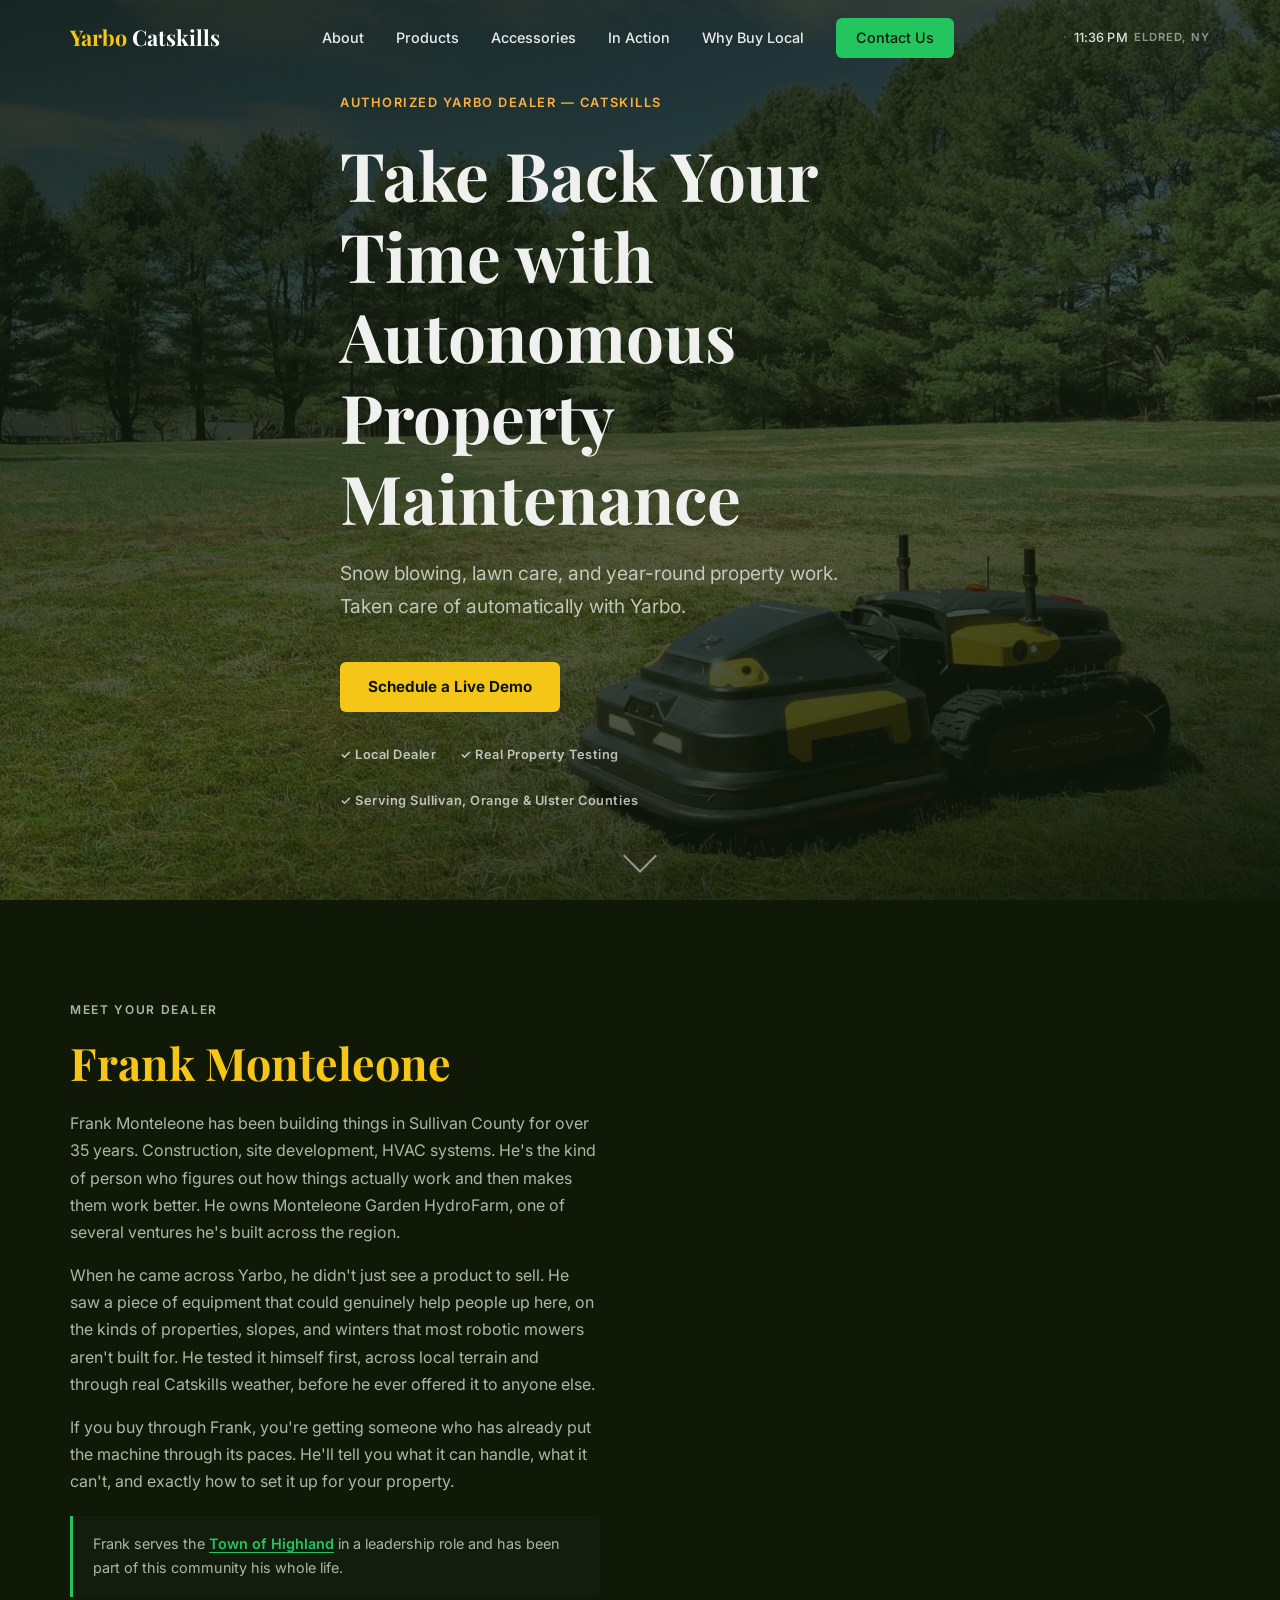
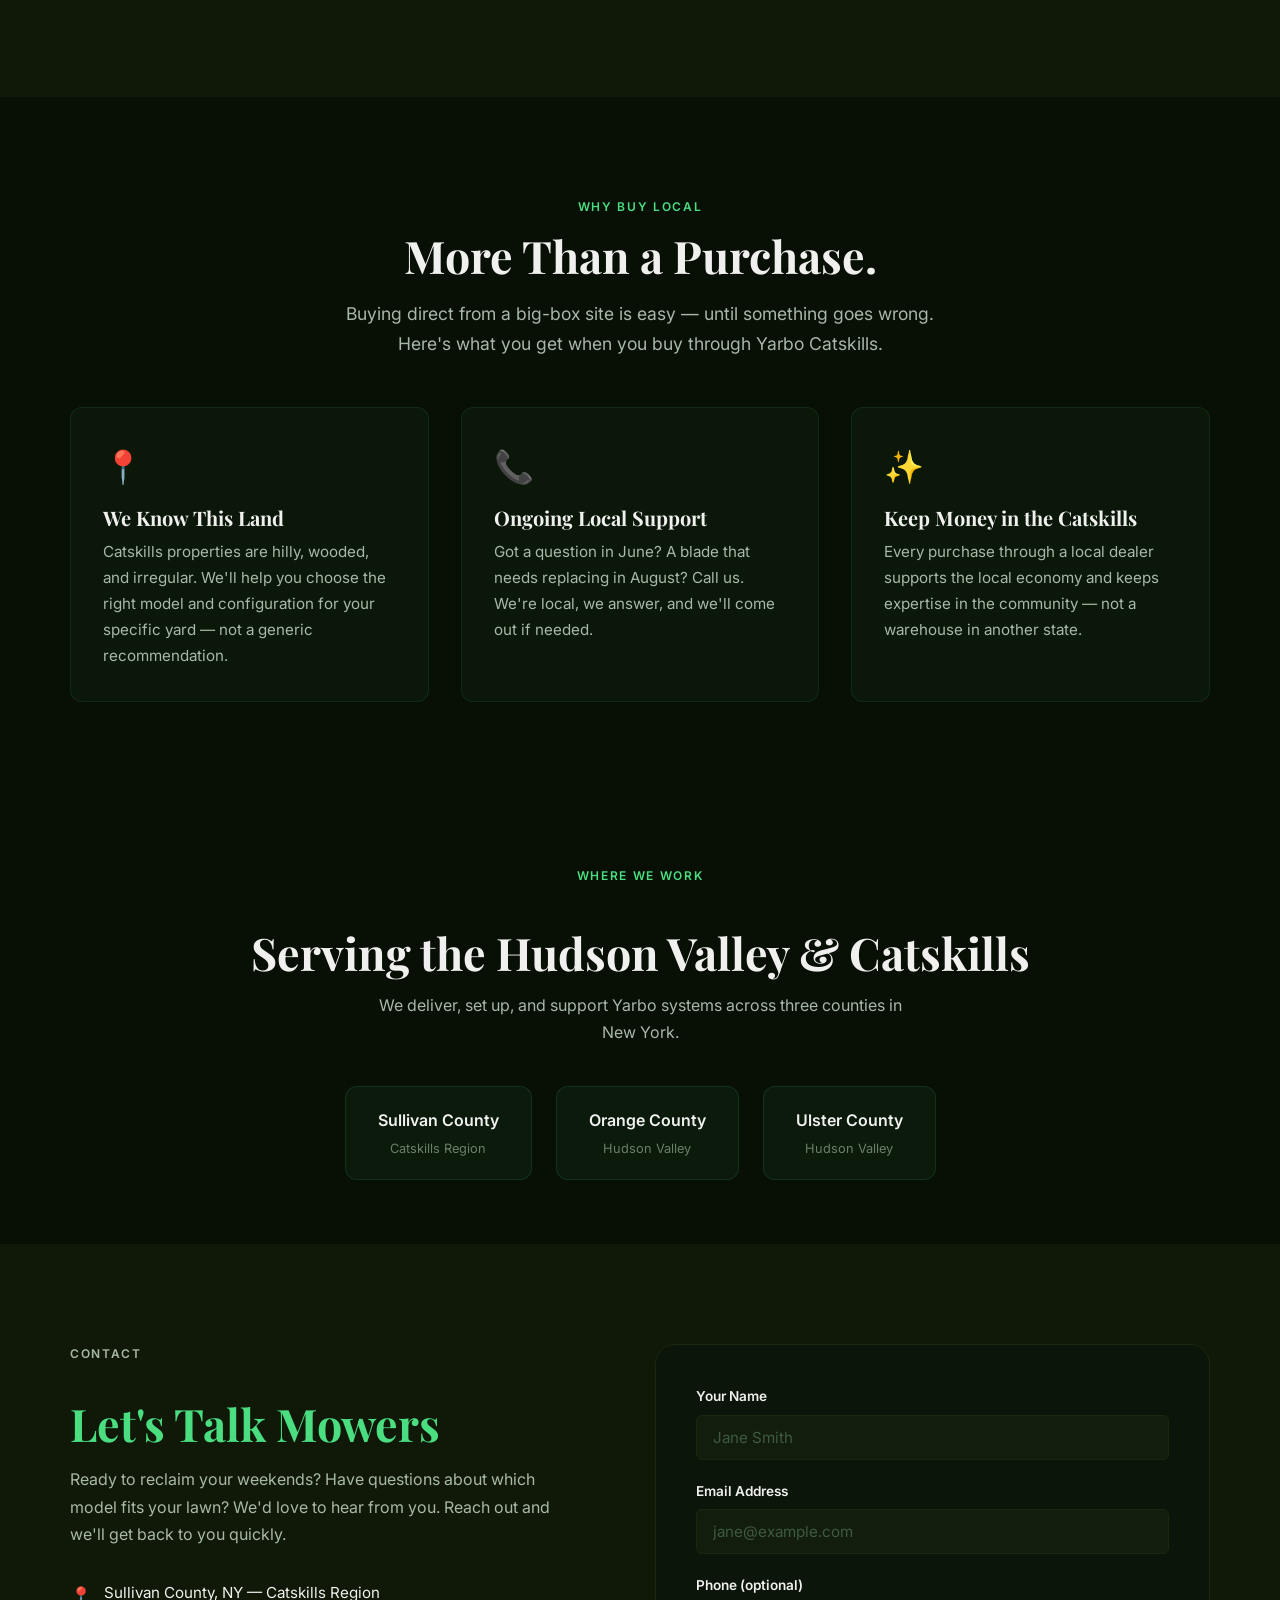
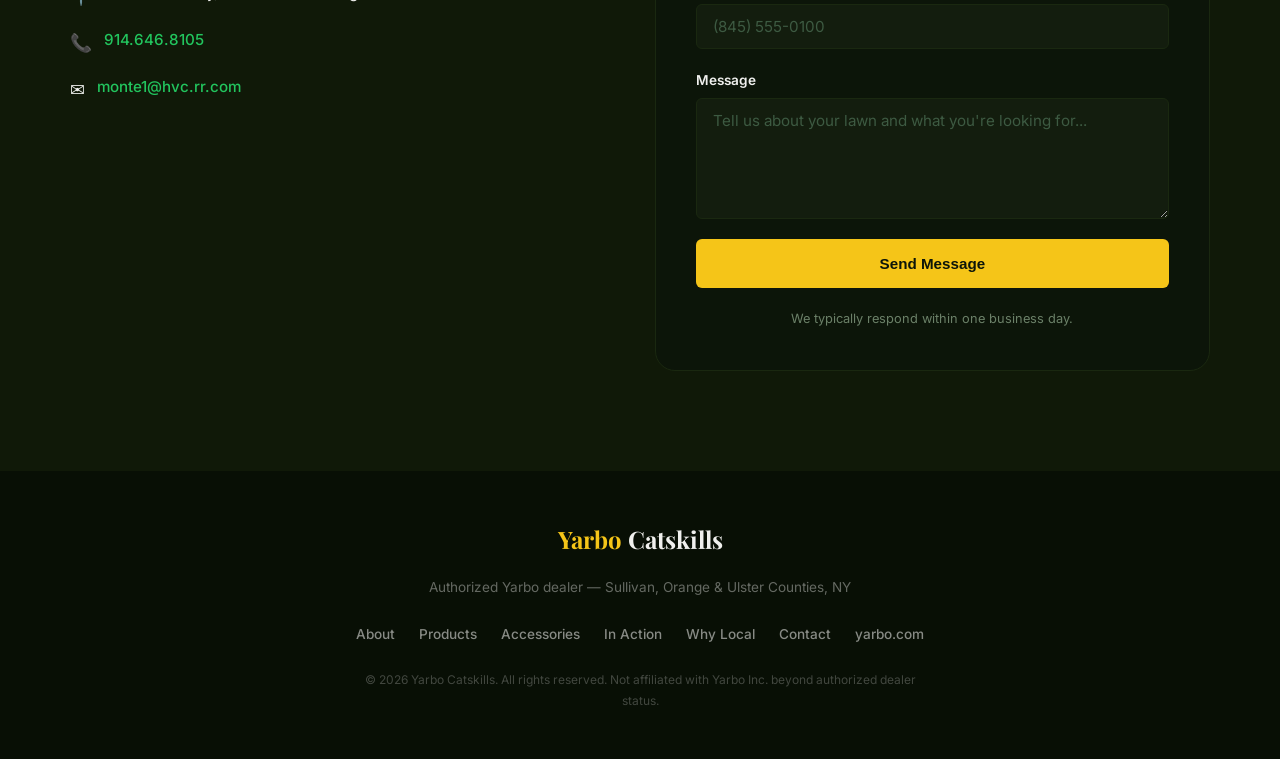
==== index.html @ a3c8ea7f "April 28 mid day" ====
<!DOCTYPE html>
<html lang="en">
<head>
  <meta charset="UTF-8" />
  <meta name="viewport" content="width=device-width, initial-scale=1.0" />
  <meta name="description" content="Yarbo Catskills — authorized Yarbo robotic mower dealer serving Sullivan, Orange, and Ulster Counties in New York. Robotic mowers, snow blowers, and year-round property care." />
  <meta name="keywords" content="Yarbo dealer, robotic mower Sullivan County NY, robotic lawn mower Catskills, autonomous mower Ulster County, robotic snow blower Orange County NY, Yarbo Catskills, Hudson Valley robotic mower" />
  <meta property="og:title" content="Yarbo Catskills | Robotic Mowers — Sullivan, Orange &amp; Ulster County NY" />
  <meta property="og:description" content="Authorized Yarbo dealer serving Sullivan, Orange, and Ulster Counties. Robotic mowers, snow blowers, and year-round property automation tested on real Catskills terrain." />
  <meta property="og:type" content="website" />
  <meta property="og:url" content="https://www.yarbocatskills.com" />
  <title>Yarbo Catskills | Robotic Mowers — Sullivan, Orange &amp; Ulster County NY Dealer</title>
  <link rel="preconnect" href="https://fonts.googleapis.com" />
  <link rel="preconnect" href="https://fonts.gstatic.com" crossorigin />
  <link href="https://fonts.googleapis.com/css2?family=Inter:wght@400;500;600;700&family=Playfair+Display:wght@700&family=DM+Serif+Display&family=Syne:wght@700;800&display=swap" rel="stylesheet" />
  <link rel="icon" type="image/svg+xml" href="favicon.svg" />
  <link rel="stylesheet" href="css/styles.css" />
  <link id="theme-css" rel="stylesheet" href="" />
</head>
<body>

  <!-- NAV -->
  <header class="site-header" id="site-header">
    <div class="container nav-inner">
      <a href="#hero" class="logo"><span>Yarbo</span> Catskills</a>
      <nav class="nav-links">
        <a href="#about">About</a>
        <a href="products.html">Products</a>
        <a href="accessories.html">Accessories</a>
        <a href="gallery.html">In Action</a>
        <a href="#why-local">Why Buy Local</a>
        <a href="#contact" class="btn-nav">Contact Us</a>
      </nav>
      <div class="weather-widget" id="weather-widget" aria-live="polite">
        <span id="weather-temp"></span>
        <span class="weather-divider" aria-hidden="true">·</span>
        <span id="weather-time"></span>
        <span class="weather-loc">Eldred, NY</span>
      </div>
      <button class="nav-toggle" aria-label="Toggle navigation" aria-expanded="false">
        <span></span><span></span><span></span>
      </button>
    </div>
  </header>

  <!-- HERO -->
  <section class="hero" id="hero">
    <div class="hero-bg"></div>
    <!-- VIDEO HERO (saved for later — swap the div above for this to re-enable)
    <div class="hero-bg">
      <video class="hero-video" autoplay muted loop playsinline>
        <source src="images/hero-sm.mp4" type="video/mp4">
      </video>
    </div>
    -->
    <div class="container hero-content">
      <p class="hero-eyebrow">Authorized Yarbo Dealer &mdash; Catskills</p>
      <h1>Take Back Your Time with Autonomous Property Maintenance</h1>
      <p class="hero-sub">Snow blowing, lawn care, and year-round property work. Taken care of automatically with Yarbo.</p>
      <div class="hero-actions">
        <a href="#contact" class="btn-primary">Schedule a Live Demo</a>
      </div>
      <div class="hero-trust">
        <span>&#10003; Local Dealer</span>
        <span>&#10003; Real Property Testing</span>
        <span>&#10003; Serving Sullivan, Orange &amp; Ulster Counties</span>
      </div>
    </div>
    <div class="hero-scroll-hint" aria-hidden="true">
      <span></span>
    </div>
  </section>

  <!-- ABOUT -->
  <section class="section about" id="about">
    <div class="container about-grid">
      <div class="about-text">
        <p class="section-label">Meet Your Dealer</p>
        <h2>Frank Monteleone</h2>
        <p>Frank Monteleone has been building things in Sullivan County for over 35 years. Construction, site development, HVAC systems. He's the kind of person who figures out how things actually work and then makes them work better. He owns <a href="https://www.monteleonegardens.com/" target="_blank" rel="noopener">Monteleone Garden HydroFarm</a>, one of several ventures he's built across the region.</p>
        <p>When he came across Yarbo, he didn't just see a product to sell. He saw a piece of equipment that could genuinely help people up here, on the kinds of properties, slopes, and winters that most robotic mowers aren't built for. He tested it himself first, across local terrain and through real Catskills weather, before he ever offered it to anyone else.</p>
        <p>If you buy through Frank, you're getting someone who has already put the machine through its paces. He'll tell you what it can handle, what it can't, and exactly how to set it up for your property.</p>
        <p class="about-gardens-note">Frank serves the <a href="https://townofhighlandny.gov/" target="_blank" rel="noopener">Town of Highland</a> in a leadership role and has been part of this community his whole life.</p>
      </div>
    </div>
  </section>

  <!-- WHY BUY LOCAL -->
  <section class="section why-local" id="why-local">
    <div class="container">
      <p class="section-label center light">Why Buy Local</p>
      <h2 class="center light">More Than a Purchase.</h2>
      <p class="section-intro center light">Buying direct from a big-box site is easy — until something goes wrong. Here's what you get when you buy through Yarbo Catskills.</p>

      <div class="benefits-grid">
        <div class="benefit-item">
          <div class="benefit-icon">&#128205;</div>
          <h3>We Know This Land</h3>
          <p>Catskills properties are hilly, wooded, and irregular. We'll help you choose the right model and configuration for your specific yard — not a generic recommendation.</p>
        </div>
        <div class="benefit-item">
          <div class="benefit-icon">&#128222;</div>
          <h3>Ongoing Local Support</h3>
          <p>Got a question in June? A blade that needs replacing in August? Call us. We're local, we answer, and we'll come out if needed.</p>
        </div>
        <div class="benefit-item">
          <div class="benefit-icon">&#10024;</div>
          <h3>Keep Money in the Catskills</h3>
          <p>Every purchase through a local dealer supports the local economy and keeps expertise in the community — not a warehouse in another state.</p>
        </div>
      </div>
    </div>
  </section>

  <!-- SERVICE AREA -->
  <section class="service-area" id="service-area">
    <div class="container">
      <p class="section-label">Where We Work</p>
      <h2>Serving the Hudson Valley &amp; Catskills</h2>
      <p>We deliver, set up, and support Yarbo systems across three counties in New York.</p>
      <div class="county-list">
        <div class="county-item">Sullivan County <span>Catskills Region</span></div>
        <div class="county-item">Orange County <span>Hudson Valley</span></div>
        <div class="county-item">Ulster County <span>Hudson Valley</span></div>
      </div>
    </div>
  </section>

  <!-- CONTACT -->
  <section class="section contact" id="contact">
    <div class="container contact-grid">
      <div class="contact-text">
        <p class="section-label">Contact</p>
        <h2>Let's Talk Mowers</h2>
        <p>Ready to reclaim your weekends? Have questions about which model fits your lawn? We'd love to hear from you. Reach out and we'll get back to you quickly.</p>
        <div class="contact-details">
          <div class="contact-item">
            <span class="contact-icon">&#128205;</span>
            <span>Sullivan County, NY &mdash; Catskills Region</span>
          </div>
          <div class="contact-item">
            <span class="contact-icon">&#128222;</span>
            <a href="tel:+19146468105">914.646.8105</a>
          </div>
          <div class="contact-item">
            <span class="contact-icon">&#9993;</span>
            <a href="mailto:monte1@hvc.rr.com">monte1@hvc.rr.com</a>
          </div>
        </div>
      </div>
      <form class="contact-form" id="contact-form" novalidate>
        <div class="form-group">
          <label for="name">Your Name</label>
          <input type="text" id="name" name="name" placeholder="Jane Smith" required />
        </div>
        <div class="form-group">
          <label for="email">Email Address</label>
          <input type="email" id="email" name="email" placeholder="jane@example.com" required />
        </div>
        <div class="form-group">
          <label for="phone">Phone (optional)</label>
          <input type="tel" id="phone" name="phone" placeholder="(845) 555-0100" />
        </div>
        <div class="form-group">
          <label for="message">Message</label>
          <textarea id="message" name="message" rows="5" placeholder="Tell us about your lawn and what you're looking for..." required></textarea>
        </div>
        <button type="submit" class="btn-primary btn-full">Send Message</button>
        <p class="form-note">We typically respond within one business day.</p>
      </form>
    </div>
  </section>

  <!-- FOOTER -->
  <footer class="site-footer">
    <div class="container footer-inner">
      <p class="footer-logo"><span>Yarbo</span> Catskills</p>
      <p class="footer-tagline">Authorized Yarbo dealer &mdash; Sullivan, Orange &amp; Ulster Counties, NY</p>
      <nav class="footer-links">
        <a href="#about">About</a>
        <a href="products.html">Products</a>
        <a href="accessories.html">Accessories</a>
        <a href="gallery.html">In Action</a>
        <a href="#why-local">Why Local</a>
        <a href="#contact">Contact</a>
        <a href="https://www.yarbo.com" target="_blank" rel="noopener">yarbo.com</a>
      </nav>
      <p class="footer-copy">&copy; 2026 Yarbo Catskills. All rights reserved. Not affiliated with Yarbo Inc. beyond authorized dealer status.</p>
    </div>
  </footer>

  <script src="js/main.js"></script>
  <script type="application/ld+json">
  {
    "@context": "https://schema.org",
    "@type": "LocalBusiness",
    "name": "Yarbo Catskills",
    "description": "Authorized Yarbo robotic mower dealer serving Sullivan, Orange, and Ulster Counties, New York. Robotic mowers, snow blowers, and year-round autonomous property maintenance.",
    "telephone": "+19146468105",
    "email": "frank@yarbocatskills.com",
    "url": "https://www.yarbocatskills.com",
    "address": {
      "@type": "PostalAddress",
      "addressLocality": "Eldred",
      "addressRegion": "NY",
      "addressCountry": "US"
    },
    "areaServed": [
      { "@type": "AdministrativeArea", "name": "Sullivan County, NY" },
      { "@type": "AdministrativeArea", "name": "Orange County, NY" },
      { "@type": "AdministrativeArea", "name": "Ulster County, NY" }
    ],
    "sameAs": ["https://www.yarbo.com"]
  }
  </script>
</body>
</html>
---- css/styles.css ----
/* ── Reset & Base ─────────────────────────────────────── */
*, *::before, *::after { box-sizing: border-box; margin: 0; padding: 0; }

:root {
  --green-dark:   #1C3D0F;
  --green-mid:    #2D5C1F;
  --green-light:  #5A9435;
  --cream:        #FDFCF8;
  --sand:         #F0EBE1;
  --gold:         #F5C518;
  --text-dark:    #1A1A1A;
  --text-mid:     #4A4A4A;
  --text-light:   #767676;
  --white:        #FFFFFF;
  --radius-sm:    6px;
  --radius-md:    12px;
  --radius-lg:    20px;
  --shadow-card:  0 4px 24px rgba(0,0,0,0.08);
  --shadow-hover: 0 8px 40px rgba(0,0,0,0.14);
  --transition:   0.25s ease;
  --section-gap:  100px;
}

html { scroll-behavior: smooth; }

body {
  font-family: 'Inter', system-ui, sans-serif;
  font-size: 16px;
  line-height: 1.7;
  color: var(--text-dark);
  background: var(--cream);
  -webkit-font-smoothing: antialiased;
}

h1, h2, h3 {
  font-family: 'Playfair Display', Georgia, serif;
  line-height: 1.2;
}

h1 { font-size: clamp(2.6rem, 6vw, 4.2rem); }
h2 { font-size: clamp(2rem, 4vw, 2.8rem); }
h3 { font-size: 1.25rem; }

a { color: inherit; text-decoration: none; }

img { display: block; max-width: 100%; }

.container {
  width: min(1140px, 92%);
  margin-inline: auto;
}

.section { padding-block: var(--section-gap); }

.section-label {
  font-size: 0.75rem;
  font-weight: 600;
  letter-spacing: 0.14em;
  text-transform: uppercase;
  color: var(--green-light);
  margin-bottom: 0.75rem;
}

.section-label.light { color: var(--green-light); }

.center { text-align: center; }

.section-intro {
  font-size: 1.1rem;
  color: var(--text-mid);
  max-width: 640px;
  margin-inline: auto;
  margin-top: 1rem;
  margin-bottom: 3rem;
}

/* ── Buttons ──────────────────────────────────────────── */
.btn-primary,
.btn-secondary,
.btn-nav {
  display: inline-block;
  padding: 0.75rem 1.75rem;
  border-radius: var(--radius-sm);
  font-weight: 600;
  font-size: 0.95rem;
  transition: var(--transition);
  cursor: pointer;
  border: none;
}

.btn-primary {
  background: var(--green-mid);
  color: var(--white);
}
.btn-primary:hover { background: var(--green-dark); transform: translateY(-1px); }

.btn-secondary {
  background: transparent;
  color: var(--white);
  border: 2px solid rgba(255,255,255,0.6);
}
.btn-secondary:hover { border-color: var(--white); background: rgba(255,255,255,0.08); }

.btn-full { width: 100%; text-align: center; padding-block: 1rem; }

/* ── Header / Nav ─────────────────────────────────────── */
.site-header {
  position: fixed;
  inset: 0 0 auto 0;
  z-index: 1000;
  padding-block: 1.1rem;
  transition: background var(--transition), box-shadow var(--transition);
}

.site-header.scrolled {
  background: rgba(253, 252, 248, 0.97);
  backdrop-filter: blur(10px);
  box-shadow: 0 1px 20px rgba(0,0,0,0.08);
}

.nav-inner {
  display: flex;
  align-items: center;
  justify-content: space-between;
  gap: 1rem;
}

.logo {
  font-family: 'Playfair Display', Georgia, serif;
  font-size: 1.35rem;
  font-weight: 700;
  color: #FFFFFF;
  transition: color var(--transition);
}
.site-header.scrolled .logo { color: #1C3D0F; }
.logo span { color: #F5C518; }

.nav-links {
  display: flex;
  align-items: center;
  gap: 2rem;
}

.nav-links a {
  font-size: 0.9rem;
  font-weight: 500;
  color: rgba(255,255,255,0.9);
  transition: color var(--transition);
}
.site-header.scrolled .nav-links a { color: var(--text-mid); }
.nav-links a:hover { color: var(--white); }
.site-header.scrolled .nav-links a:hover { color: var(--green-mid); }

.btn-nav {
  padding: 0.5rem 1.25rem;
  background: var(--green-mid);
  color: var(--white) !important;
  border-radius: var(--radius-sm);
}
.btn-nav:hover { background: var(--green-dark); transform: translateY(-1px); }
.site-header.scrolled .btn-nav { background: var(--green-mid); }

.nav-toggle {
  display: none;
  flex-direction: column;
  gap: 5px;
  background: none;
  border: none;
  cursor: pointer;
  padding: 4px;
}
.nav-toggle span {
  display: block;
  width: 24px;
  height: 2px;
  background: var(--white);
  border-radius: 2px;
  transition: var(--transition);
}
.site-header.scrolled .nav-toggle span { background: var(--green-dark); }

/* ── Hero ─────────────────────────────────────────────── */
.hero {
  position: relative;
  min-height: 100dvh;
  display: flex;
  align-items: center;
  overflow: hidden;
}

.hero-bg {
  position: absolute;
  inset: 0;
  background:
    linear-gradient(160deg, rgba(28,61,15,0.82) 0%, rgba(45,92,31,0.62) 60%, rgba(28,61,15,0.92) 100%),
    url('../images/YarboField2.jpg') center/cover no-repeat;
  z-index: 0;
}

/* VIDEO HERO — saved for later
.hero-bg { position: absolute; inset: 0; z-index: 0; overflow: hidden; }
.hero-video { position: absolute; inset: 0; width: 100%; height: 100%; object-fit: cover; z-index: 0; }
.hero-bg::after { content: ''; position: absolute; inset: 0;
  background: linear-gradient(160deg, rgba(28,61,15,0.82) 0%, rgba(45,92,31,0.62) 60%, rgba(28,61,15,0.92) 100%);
  z-index: 1; } */

.hero-content {
  position: relative;
  z-index: 1;
  padding-top: 60px;
  padding-bottom: 60px;
  max-width: 600px;
}

.hero-eyebrow {
  display: inline-block;
  font-size: 0.8rem;
  font-weight: 600;
  letter-spacing: 0.12em;
  text-transform: uppercase;
  color: var(--gold);
  margin-bottom: 1.25rem;
}

.hero h1 {
  color: var(--white);
  margin-bottom: 1.25rem;
}

.hero-sub {
  font-size: 1.2rem;
  color: rgba(255,255,255,0.85);
  max-width: 520px;
  margin-bottom: 2.5rem;
}

.hero-actions { display: flex; gap: 1rem; flex-wrap: wrap; }

.hero-trust {
  display: flex;
  flex-wrap: wrap;
  gap: 1.5rem;
  margin-top: 2rem;
}
.hero-trust span {
  font-size: 0.8rem;
  font-weight: 600;
  color: rgba(255,255,255,0.7);
  letter-spacing: 0.04em;
}

.hero-scroll-hint {
  position: absolute;
  bottom: 2rem;
  left: 50%;
  transform: translateX(-50%);
  z-index: 1;
}
.hero-scroll-hint span {
  display: block;
  width: 24px;
  height: 24px;
  border-right: 2px solid rgba(255,255,255,0.5);
  border-bottom: 2px solid rgba(255,255,255,0.5);
  transform: rotate(45deg);
  animation: bounce 1.8s infinite;
}
@keyframes bounce {
  0%, 100% { transform: rotate(45deg) translateY(0); opacity: 1; }
  50% { transform: rotate(45deg) translateY(6px); opacity: 0.4; }
}

/* ── About ────────────────────────────────────────────── */
.about { background: var(--white); }

.about-grid {
  display: grid;
  grid-template-columns: 1fr 1fr;
  gap: 5rem;
  align-items: center;
}

.about-text h2 { margin-bottom: 1.25rem; color: var(--green-dark); }
.about-text p { color: var(--text-mid); margin-bottom: 1rem; }
.about-text p:last-child { margin-bottom: 0; }

.about-gardens-note {
  margin-top: 1.25rem;
  padding: 1rem 1.25rem;
  background: var(--sand);
  border-left: 3px solid var(--green-mid);
  border-radius: 0 var(--radius-sm) var(--radius-sm) 0;
  font-size: 0.9rem;
  color: var(--text-mid);
}
.about-gardens-note a {
  color: var(--green-mid);
  font-weight: 600;
  border-bottom: 1px solid currentColor;
}
.about-gardens-note a:hover { color: var(--green-dark); }

.about-card {
  background: var(--cream);
  border-radius: var(--radius-lg);
  padding: 2.5rem;
  display: flex;
  flex-direction: column;
  gap: 1.5rem;
}

.about-stat { text-align: center; }
.stat-number {
  display: block;
  font-family: 'Playfair Display', serif;
  font-size: 1.8rem;
  color: var(--green-dark);
  font-weight: 700;
  line-height: 1.2;
}
.stat-label {
  display: block;
  font-size: 0.85rem;
  color: var(--text-light);
  font-weight: 500;
  margin-top: 0.25rem;
}

.about-divider {
  height: 1px;
  background: var(--sand);
}

/* ── Products ─────────────────────────────────────────── */
.products { background: var(--cream); }
.products h2 { margin-bottom: 0; color: var(--green-dark); }

.product-grid {
  display: grid;
  grid-template-columns: repeat(3, 1fr);
  gap: 1.5rem;
  margin-bottom: 2.5rem;
}
.product-grid--two {
  grid-template-columns: repeat(2, 1fr);
  max-width: 66%;
  margin-left: auto;
  margin-right: auto;
}
.product-grid--four {
  grid-template-columns: repeat(4, 1fr);
}

.product-card {
  position: relative;
  background: var(--white);
  border: 1.5px solid transparent;
  border-radius: var(--radius-md);
  padding: 2rem 1.75rem;
  overflow: hidden;
  display: flex;
  flex-direction: column;
  gap: 0.5rem;
  box-shadow: var(--shadow-card);
  transition: transform var(--transition), box-shadow var(--transition), border-color var(--transition);
  overflow: hidden;
}

.product-card:hover {
  transform: translateY(-4px);
  box-shadow: var(--shadow-hover);
  border-color: var(--green-light);
}

.product-card--featured {
  border-color: var(--green-mid);
  background: linear-gradient(160deg, #f0faf4 0%, var(--white) 100%);
}

.product-badge {
  position: absolute;
  top: 1rem;
  right: 1rem;
  background: var(--green-mid);
  color: var(--white);
  font-size: 0.7rem;
  font-weight: 600;
  letter-spacing: 0.08em;
  text-transform: uppercase;
  padding: 0.25rem 0.65rem;
  border-radius: 100px;
}

.product-img {
  width: calc(100% + 3.5rem);
  margin: -2rem -1.75rem 1.25rem;
  height: 190px;
  background-size: cover;
  background-position: center;
  border-radius: var(--radius-md) var(--radius-md) 0 0;
  flex-shrink: 0;
}

.product-icon { font-size: 2rem; margin-bottom: 0.5rem; }
.product-card h3 { color: var(--green-dark); margin-bottom: 0.15rem; }
.product-tagline { font-size: 0.85rem; color: var(--green-mid); font-weight: 600; }
.product-desc { font-size: 0.9rem; color: var(--text-mid); flex: 1; }
.product-link {
  font-size: 0.85rem;
  font-weight: 600;
  color: var(--green-mid);
  margin-top: 0.5rem;
  transition: color var(--transition);
}
.product-card:hover .product-link { color: var(--green-dark); }

.product-category-label {
  font-size: 0.85rem;
  font-weight: 600;
  letter-spacing: 0.06em;
  color: var(--text-mid);
  margin-bottom: 1rem;
}
.product-category-label--row2 { margin-top: 2.5rem; }

.products-cta-note {
  text-align: center;
  font-size: 0.95rem;
  color: var(--text-mid);
}
.products-cta-note a { color: var(--green-mid); font-weight: 600; border-bottom: 1px solid currentColor; }
.products-cta-note a:hover { color: var(--green-dark); }

/* ── Why Local ────────────────────────────────────────── */
.why-local {
  background: var(--green-dark);
}
.why-local h2 { color: var(--white); margin-bottom: 0; }

.benefits-grid {
  display: grid;
  grid-template-columns: repeat(3, 1fr);
  gap: 2rem;
  margin-top: 1rem;
}

.benefit-item {
  background: rgba(255,255,255,0.06);
  border: 1px solid rgba(255,255,255,0.1);
  border-radius: var(--radius-md);
  padding: 2rem;
  transition: background var(--transition);
}
.benefit-item:hover { background: rgba(255,255,255,0.1); }

.benefit-icon { font-size: 2rem; margin-bottom: 0.75rem; }
.benefit-item h3 { color: var(--white); margin-bottom: 0.6rem; }
.benefit-item p { font-size: 0.95rem; color: rgba(255,255,255,0.75); }

/* ── Contact ──────────────────────────────────────────── */
.contact { background: var(--white); }

.contact-grid {
  display: grid;
  grid-template-columns: 1fr 1.1fr;
  gap: 5rem;
  align-items: start;
}

.contact-text h2 { color: var(--green-dark); margin-bottom: 1rem; }
.contact-text > p { color: var(--text-mid); margin-bottom: 2rem; }

.contact-details { display: flex; flex-direction: column; gap: 1rem; }
.contact-item { display: flex; align-items: flex-start; gap: 0.75rem; font-size: 0.95rem; }
.contact-icon { font-size: 1.1rem; flex-shrink: 0; margin-top: 1px; }
.contact-item a { color: var(--green-mid); font-weight: 500; }
.contact-item a:hover { color: var(--green-dark); }

.contact-form {
  background: var(--cream);
  border-radius: var(--radius-lg);
  padding: 2.5rem;
  display: flex;
  flex-direction: column;
  gap: 1.25rem;
}

.form-group { display: flex; flex-direction: column; gap: 0.4rem; }

.form-group label {
  font-size: 0.85rem;
  font-weight: 600;
  color: var(--text-dark);
}

.form-group input,
.form-group textarea {
  padding: 0.75rem 1rem;
  border: 1.5px solid #E0DDD6;
  border-radius: var(--radius-sm);
  font-family: inherit;
  font-size: 0.95rem;
  color: var(--text-dark);
  background: var(--white);
  transition: border-color var(--transition);
  resize: vertical;
}

.form-group input:focus,
.form-group textarea:focus {
  outline: none;
  border-color: var(--green-mid);
  box-shadow: 0 0 0 3px rgba(45,106,79,0.12);
}

.form-group input::placeholder,
.form-group textarea::placeholder { color: #B0ABA0; }

.form-note {
  font-size: 0.8rem;
  color: var(--text-light);
  text-align: center;
}

/* ── Footer ───────────────────────────────────────────── */
.site-footer {
  background: var(--green-dark);
  color: rgba(255,255,255,0.75);
  padding-block: 3rem;
}

.footer-inner {
  display: flex;
  flex-direction: column;
  align-items: center;
  gap: 1rem;
  text-align: center;
}

.footer-logo {
  font-family: 'Playfair Display', serif;
  font-size: 1.5rem;
  font-weight: 700;
  color: var(--white);
}
.footer-logo span { color: var(--gold); }

.footer-tagline { font-size: 0.85rem; color: rgba(255,255,255,0.55); }

.footer-links {
  display: flex;
  gap: 1.5rem;
  flex-wrap: wrap;
  justify-content: center;
  margin-top: 0.5rem;
}
.footer-links a {
  font-size: 0.85rem;
  font-weight: 500;
  transition: color var(--transition);
}
.footer-links a:hover { color: var(--white); }

.footer-copy {
  font-size: 0.75rem;
  color: rgba(255,255,255,0.35);
  margin-top: 0.5rem;
  max-width: 560px;
}

/* ── Weather Widget ───────────────────────────────────── */
.weather-widget {
  display: flex;
  align-items: center;
  gap: 0.4rem;
  font-size: 0.8rem;
  font-weight: 500;
  color: rgba(255,255,255,0.85);
  white-space: nowrap;
  transition: color var(--transition);
  letter-spacing: 0.01em;
}
.site-header.scrolled .weather-widget { color: var(--text-mid); }
.weather-loc {
  font-size: 0.7rem;
  font-weight: 600;
  letter-spacing: 0.08em;
  text-transform: uppercase;
  color: rgba(255,255,255,0.5);
}
.site-header.scrolled .weather-loc { color: var(--text-light); }
.weather-divider { color: rgba(255,255,255,0.3); }
.site-header.scrolled .weather-divider { color: var(--text-light); }

@media (max-width: 900px) { .weather-widget { display: none; } }

/* ── Dark Mode Toggle ─────────────────────────────────── */
.dark-toggle {
  display: flex;
  align-items: center;
  justify-content: center;
  width: 36px;
  height: 36px;
  border-radius: 50%;
  background: rgba(255,255,255,0.12);
  border: 1.5px solid rgba(255,255,255,0.25);
  color: rgba(255,255,255,0.9);
  cursor: pointer;
  transition: background var(--transition), border-color var(--transition), color var(--transition);
  flex-shrink: 0;
}
.dark-toggle:hover {
  background: rgba(255,255,255,0.22);
  border-color: rgba(255,255,255,0.5);
}
.site-header.scrolled .dark-toggle {
  background: var(--sand);
  border-color: transparent;
  color: var(--green-dark);
}
.site-header.scrolled .dark-toggle:hover { background: var(--green-light); color: var(--white); }

/* show sun in dark mode, moon in light mode */
.dark-toggle .icon-sun  { display: none; }
.dark-toggle .icon-moon { display: block; }
:root.dark .dark-toggle .icon-sun  { display: block; }
:root.dark .dark-toggle .icon-moon { display: none; }

/* ── Inner Page Hero ──────────────────────────────────── */
.page-hero {
  background: var(--green-dark);
  padding: 7rem 0 4rem;
  text-align: center;
}
.page-hero .section-label { color: var(--green-light); }
.page-hero h1 {
  color: var(--white);
  font-size: clamp(2rem, 5vw, 3.2rem);
  margin-bottom: 1rem;
}
.page-hero-sub {
  font-size: 1.05rem;
  color: rgba(255,255,255,0.75);
  max-width: 560px;
  margin-inline: auto;
}

/* ── Nav current page ─────────────────────────────────── */
.nav-current {
  color: var(--green-light) !important;
  font-weight: 600;
}
.site-header.scrolled .nav-current { color: var(--green-mid) !important; }

/* ── Accessories Page ─────────────────────────────────── */
.accessories-section { background: var(--cream); }

.acc-category-label {
  font-size: 0.8rem;
  font-weight: 700;
  letter-spacing: 0.1em;
  text-transform: uppercase;
  color: var(--text-light);
  margin: 3rem 0 1.25rem;
}
.acc-category-label:first-of-type { margin-top: 0; }

.acc-grid {
  display: grid;
  grid-template-columns: repeat(3, 1fr);
  gap: 1.25rem;
}

.acc-card {
  background: var(--white);
  border: 1.5px solid var(--sand);
  border-radius: var(--radius-md);
  padding: 1.5rem;
  display: flex;
  gap: 1rem;
  align-items: flex-start;
  transition: box-shadow var(--transition), border-color var(--transition);
}
.acc-card:hover {
  box-shadow: var(--shadow-card);
  border-color: var(--green-light);
}

.acc-icon { font-size: 1.6rem; flex-shrink: 0; line-height: 1; margin-top: 2px; }

.acc-body { display: flex; flex-direction: column; gap: 0.4rem; }
.acc-body h3 { font-family: 'Inter', sans-serif; font-size: 0.95rem; font-weight: 600; color: var(--text-dark); }
.acc-body p { font-size: 0.85rem; color: var(--text-mid); line-height: 1.55; }

.acc-badge {
  display: inline-block;
  font-size: 0.7rem;
  font-weight: 700;
  letter-spacing: 0.06em;
  text-transform: uppercase;
  padding: 0.2rem 0.6rem;
  border-radius: 100px;
  margin-top: 0.25rem;
  width: fit-content;
}
.acc-badge--stock    { background: #E8F5E9; color: #2E7D32; }
.acc-badge--limited  { background: #FFF8E1; color: #F57F17; }
.acc-badge--order    { background: #EEF2FF; color: #3730A3; }

.acc-contact-link {
  display: inline-block;
  margin-top: 0.5rem;
  font-size: 0.85rem;
  font-weight: 600;
  color: var(--green-mid);
  border-bottom: 1px solid currentColor;
}
.acc-contact-link:hover { color: var(--green-dark); }

.acc-disclaimer {
  display: flex;
  gap: 1rem;
  align-items: flex-start;
  background: var(--sand);
  border-radius: var(--radius-md);
  padding: 1.25rem 1.5rem;
  margin-top: 3rem;
}
.acc-disclaimer-icon { font-size: 1.2rem; flex-shrink: 0; }
.acc-disclaimer p { font-size: 0.875rem; color: var(--text-mid); }

/* ── Gallery ─────────────────────────────────────────── */
.gallery-section { background: var(--off-white); }

.gallery-grid {
  display: grid;
  grid-template-columns: repeat(auto-fill, minmax(420px, 1fr));
  gap: 1.25rem;
}

.gallery-item {
  border-radius: var(--radius-md);
  overflow: hidden;
  background: var(--sand);
  aspect-ratio: 4/3;
}

.gallery-item img {
  width: 100%;
  height: 100%;
  object-fit: cover;
  display: block;
  transition: transform 0.4s ease;
}
.gallery-item:hover img { transform: scale(1.03); }

.gallery-cta {
  margin-top: 2.5rem;
  text-align: center;
  font-size: 1rem;
  color: var(--text-mid);
}
.gallery-cta a {
  color: var(--green-mid);
  font-weight: 600;
  border-bottom: 1px solid currentColor;
}
.gallery-cta a:hover { color: var(--green-dark); }

/* ── Service Area ─────────────────────────────────────── */
.service-area {
  background: var(--green-dark);
  padding: 4rem 0;
  text-align: center;
}
.service-area .section-label { color: var(--green-light); }
.service-area h2 { color: var(--white); margin-bottom: 0.75rem; }
.service-area p { color: rgba(255,255,255,0.75); max-width: 540px; margin: 0 auto 2.5rem; }

.county-list {
  display: flex;
  justify-content: center;
  gap: 1.5rem;
  flex-wrap: wrap;
}
.county-item {
  background: rgba(255,255,255,0.08);
  border: 1px solid rgba(255,255,255,0.15);
  border-radius: var(--radius-md);
  padding: 1.25rem 2rem;
  color: var(--white);
  font-family: 'Inter', sans-serif;
  font-weight: 600;
  font-size: 1rem;
}
.county-item span {
  display: block;
  font-size: 0.8rem;
  font-weight: 400;
  color: rgba(255,255,255,0.55);
  margin-top: 0.2rem;
}

/* ── Responsive ───────────────────────────────────────── */
@media (max-width: 900px) {
  :root { --section-gap: 72px; }

  .about-grid,
  .contact-grid { grid-template-columns: 1fr; gap: 3rem; }

  .product-grid { grid-template-columns: 1fr 1fr; }
  .benefits-grid { grid-template-columns: 1fr; }
  .acc-grid { grid-template-columns: 1fr 1fr; }

  .about-card {
    flex-direction: row;
    flex-wrap: wrap;
    gap: 1.5rem;
  }
  .about-stat { flex: 1 1 140px; }
  .about-divider { display: none; }
}

@media (max-width: 680px) {
  .nav-links { display: none; }
  .nav-links.open {
    display: flex;
    flex-direction: column;
    position: fixed;
    top: 0;
    left: 0;
    right: 0;
    bottom: 0;
    width: 100%;
    height: 100%;
    min-height: 100dvh;
    background: #0C1509;
    justify-content: center;
    align-items: center;
    gap: 2.5rem;
    z-index: 999;
    overflow-y: auto;
  }
  .nav-links.open a { font-size: 1.3rem; color: #F0F0EE; }
  .nav-links.open .btn-nav {
    background: #F5C518;
    color: #0C1509 !important;
  }
  .nav-toggle { display: flex; z-index: 1001; }
  .nav-toggle.open span:nth-child(1) { transform: rotate(45deg) translate(5px, 5px); }
  .nav-toggle.open span:nth-child(2) { opacity: 0; }
  .nav-toggle.open span:nth-child(3) { transform: rotate(-45deg) translate(5px, -5px); }

  .product-grid { grid-template-columns: 1fr; }
  .acc-grid { grid-template-columns: 1fr; }
  .hero-actions { flex-direction: column; align-items: flex-start; }
  .hero-actions .btn-primary { width: auto; padding-left: 1.75rem; padding-right: 1.75rem; }
  .hero-actions .btn-secondary { text-align: center; }
  .contact-form { padding: 1.75rem; }

  .hero-bg { background-position: 72% center; }
  .hero { align-items: flex-start; }
  .hero-content { padding-top: 150px; padding-bottom: 5rem; }

}
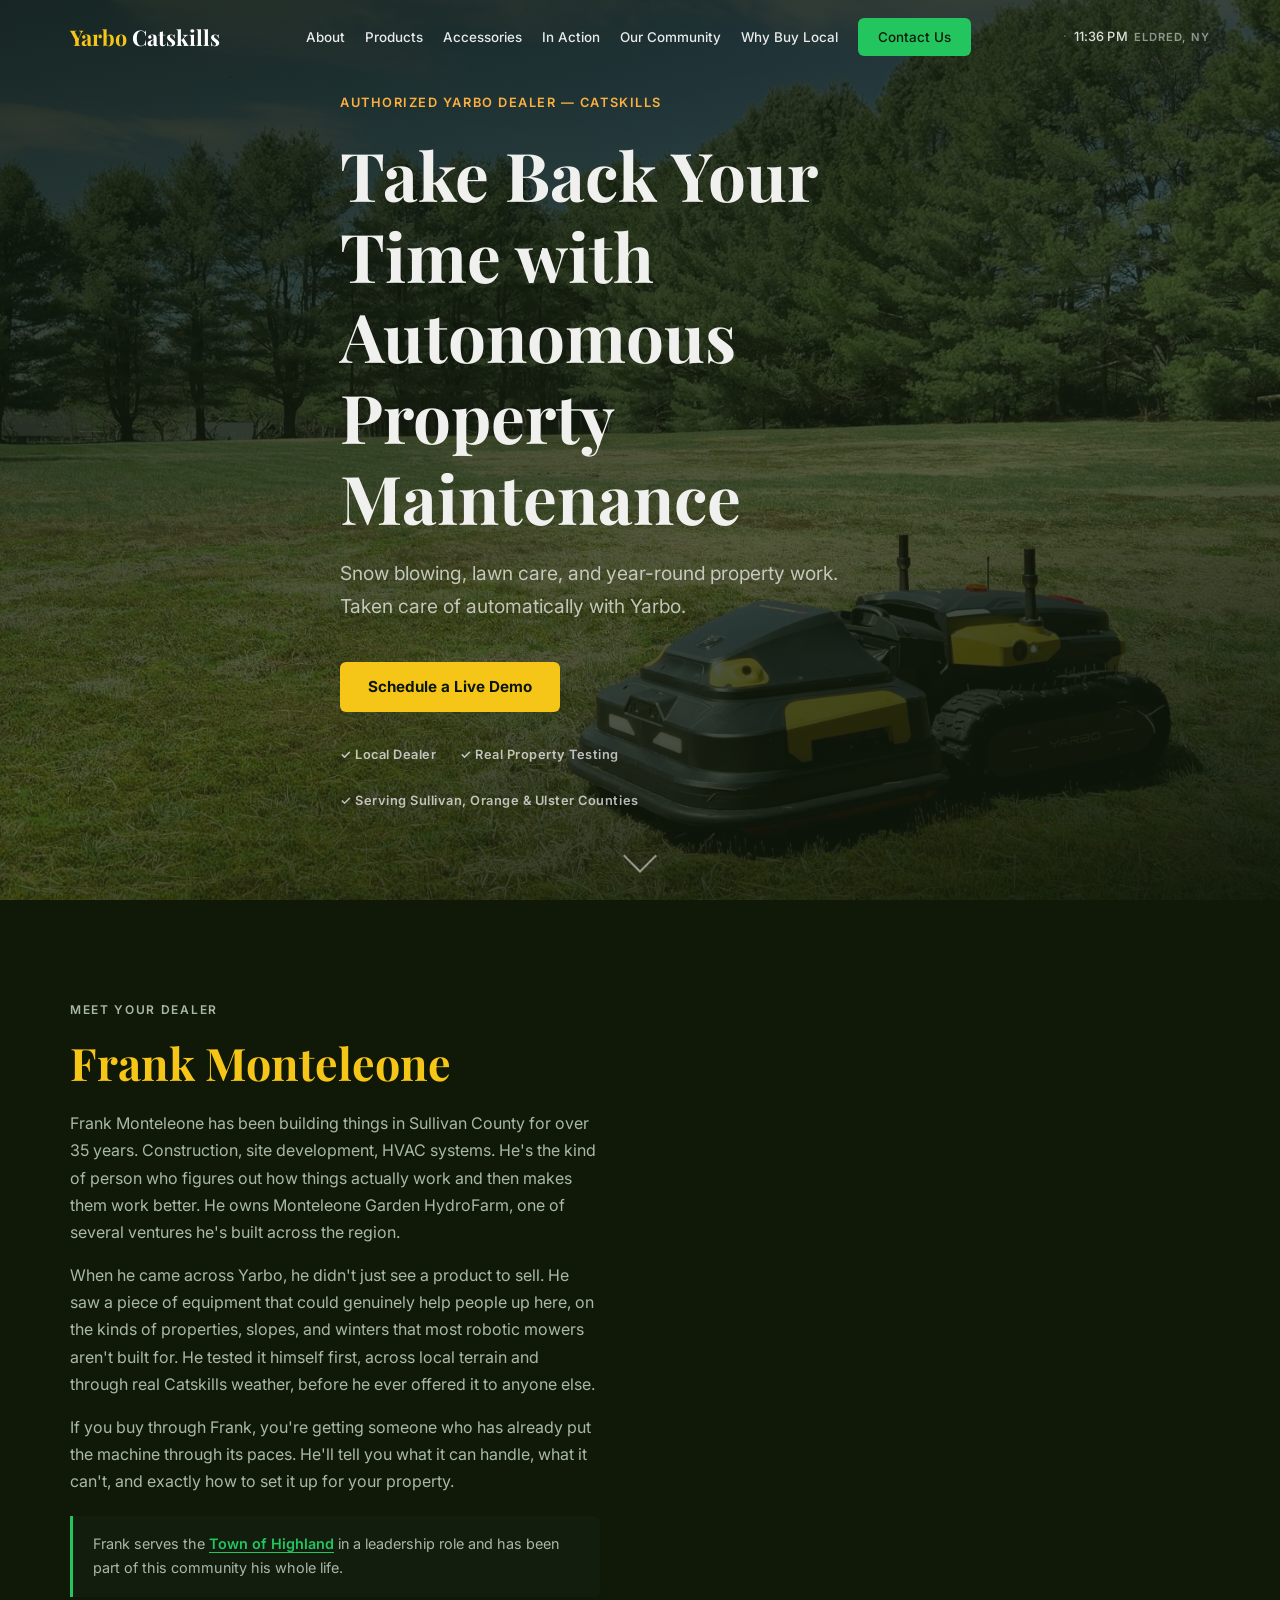
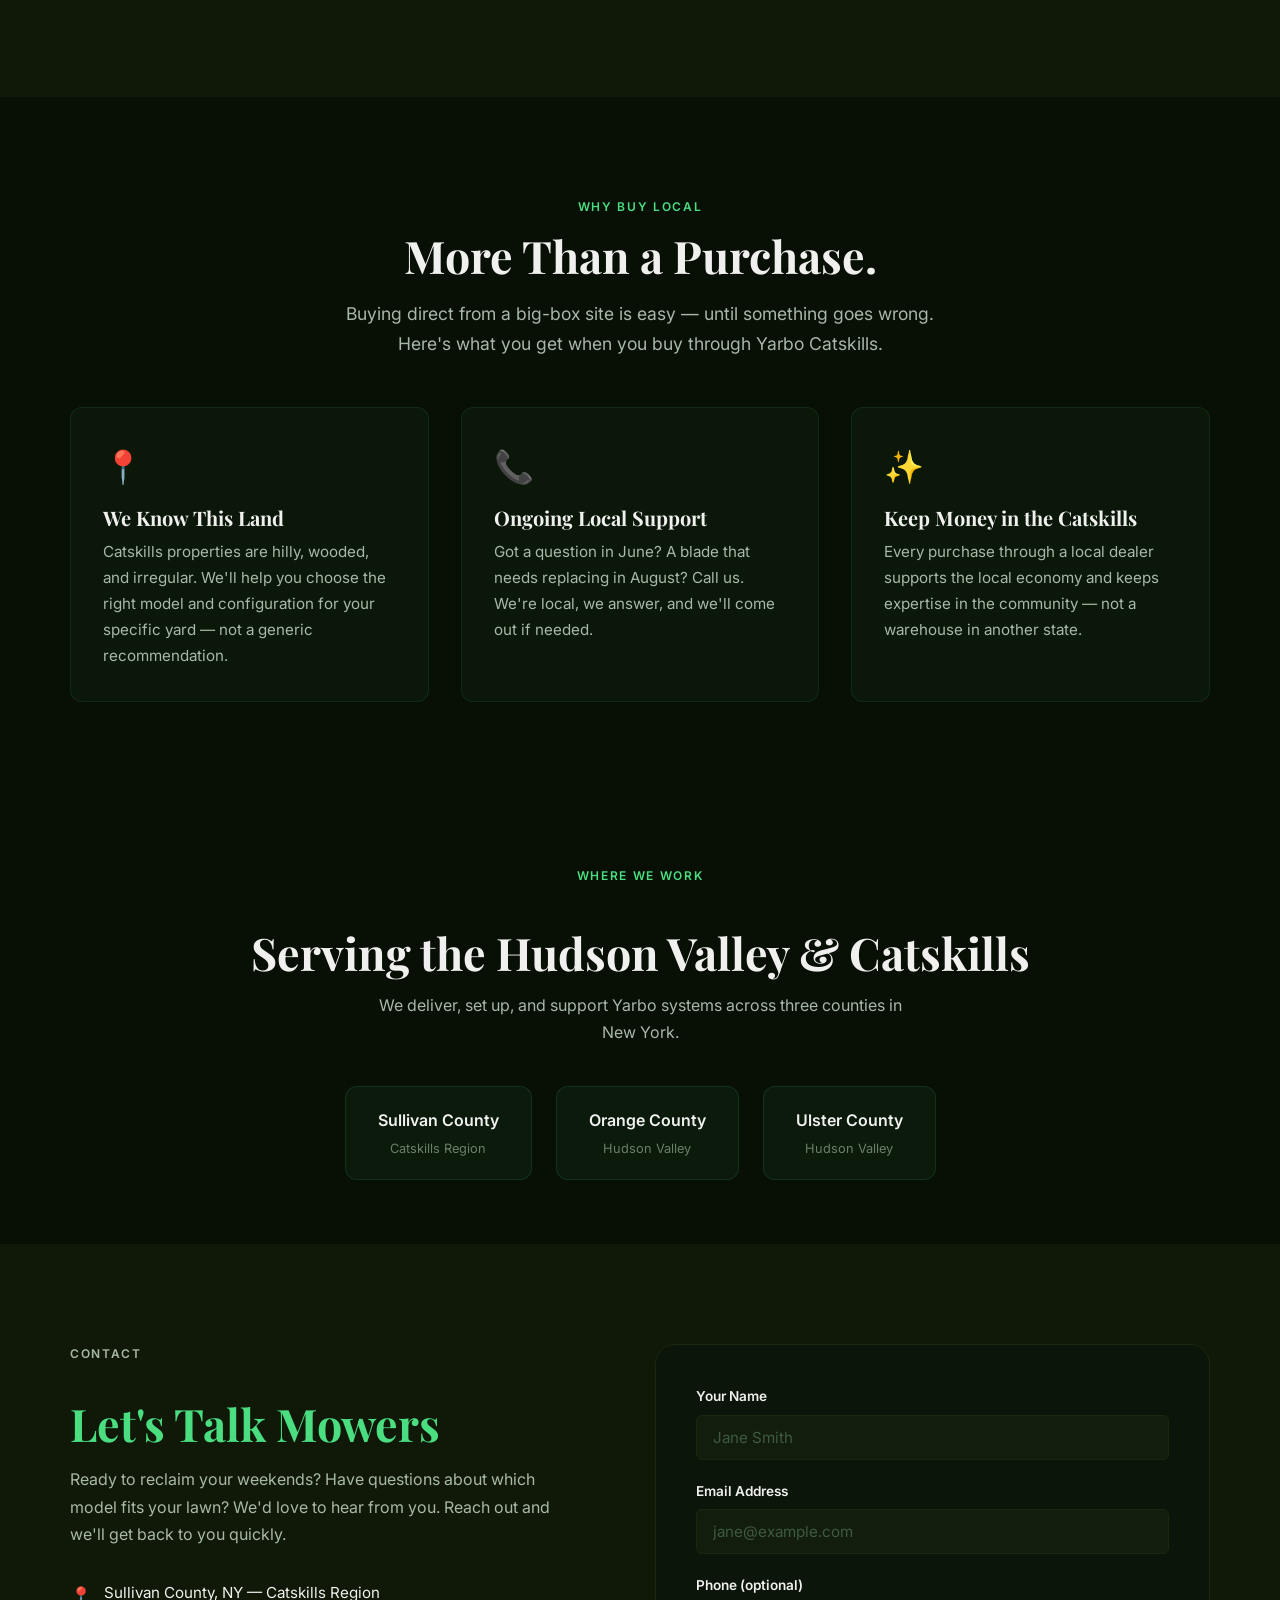
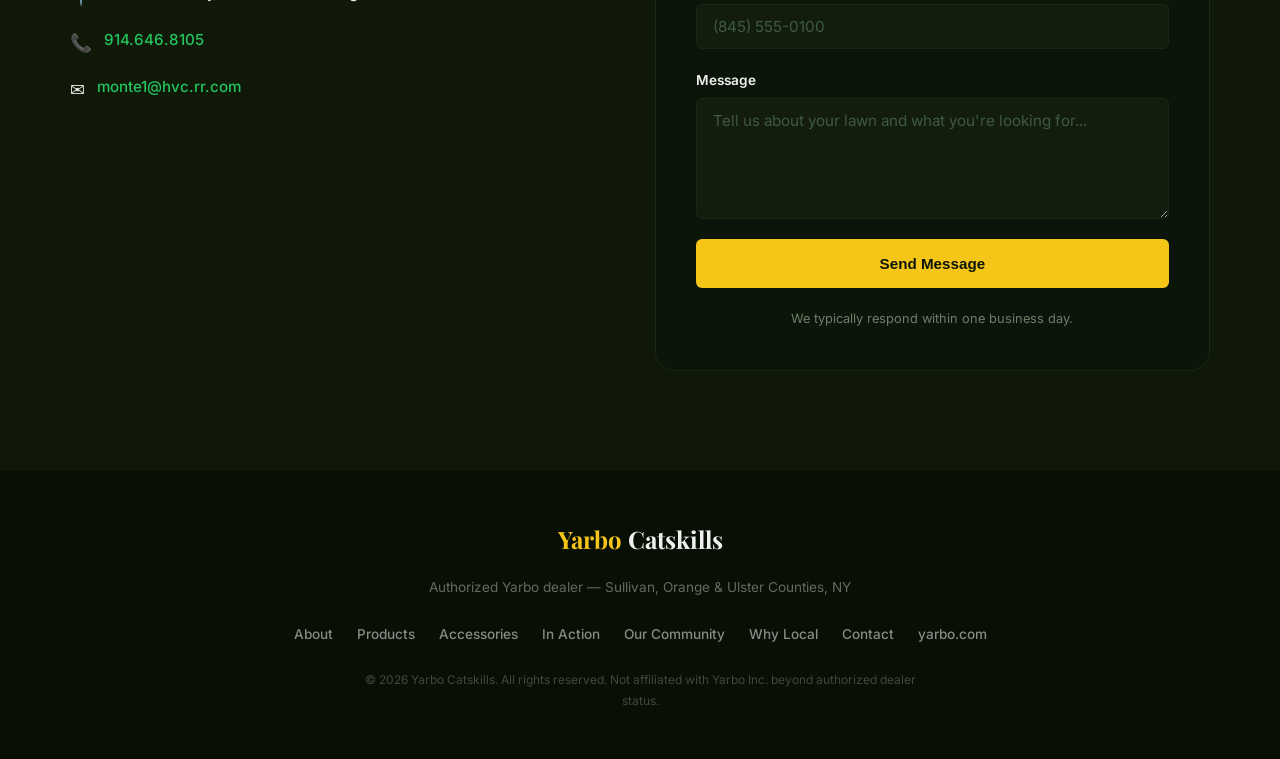
==== commit 501a1d85: "Add community map, real accessories shop, and fix contact form - New community.html: interactive Lea" ====
--- a/index.html
+++ b/index.html
@@ -12,7 +12,7 @@
   <title>Yarbo Catskills | Robotic Mowers — Sullivan, Orange &amp; Ulster County NY Dealer</title>
   <link rel="preconnect" href="https://fonts.googleapis.com" />
   <link rel="preconnect" href="https://fonts.gstatic.com" crossorigin />
-  <link href="https://fonts.googleapis.com/css2?family=Inter:wght@400;500;600;700&family=Playfair+Display:wght@700&family=DM+Serif+Display&family=Syne:wght@700;800&display=swap" rel="stylesheet" />
+  <link href="https://fonts.googleapis.com/css2?family=Inter:wght@400;500;600;700&family=Playfair+Display:wght@700&display=swap" rel="stylesheet" />
   <link rel="icon" type="image/svg+xml" href="favicon.svg" />
   <link rel="stylesheet" href="css/styles.css" />
   <link id="theme-css" rel="stylesheet" href="" />
@@ -28,6 +28,7 @@
         <a href="products.html">Products</a>
         <a href="accessories.html">Accessories</a>
         <a href="gallery.html">In Action</a>
+        <a href="community.html">Our Community</a>
         <a href="#why-local">Why Buy Local</a>
         <a href="#contact" class="btn-nav">Contact Us</a>
       </nav>
@@ -181,6 +182,7 @@
         <a href="products.html">Products</a>
         <a href="accessories.html">Accessories</a>
         <a href="gallery.html">In Action</a>
+        <a href="community.html">Our Community</a>
         <a href="#why-local">Why Local</a>
         <a href="#contact">Contact</a>
         <a href="https://www.yarbo.com" target="_blank" rel="noopener">yarbo.com</a>
--- a/css/styles.css
+++ b/css/styles.css
@@ -138,12 +138,13 @@
 .nav-links {
   display: flex;
   align-items: center;
-  gap: 2rem;
+  gap: 1.25rem;
 }
 
 .nav-links a {
-  font-size: 0.9rem;
+  font-size: 0.84rem;
   font-weight: 500;
+  white-space: nowrap;
   color: rgba(255,255,255,0.9);
   transition: color var(--transition);
 }
@@ -647,10 +648,10 @@
 
 /* ── Nav current page ─────────────────────────────────── */
 .nav-current {
-  color: var(--green-light) !important;
-  font-weight: 600;
-}
-.site-header.scrolled .nav-current { color: var(--green-mid) !important; }
+  color: var(--white) !important;
+  font-weight: 600;
+}
+.site-header.scrolled .nav-current { color: var(--green-dark) !important; }
 
 /* ── Accessories Page ─────────────────────────────────── */
 .accessories-section { background: var(--cream); }
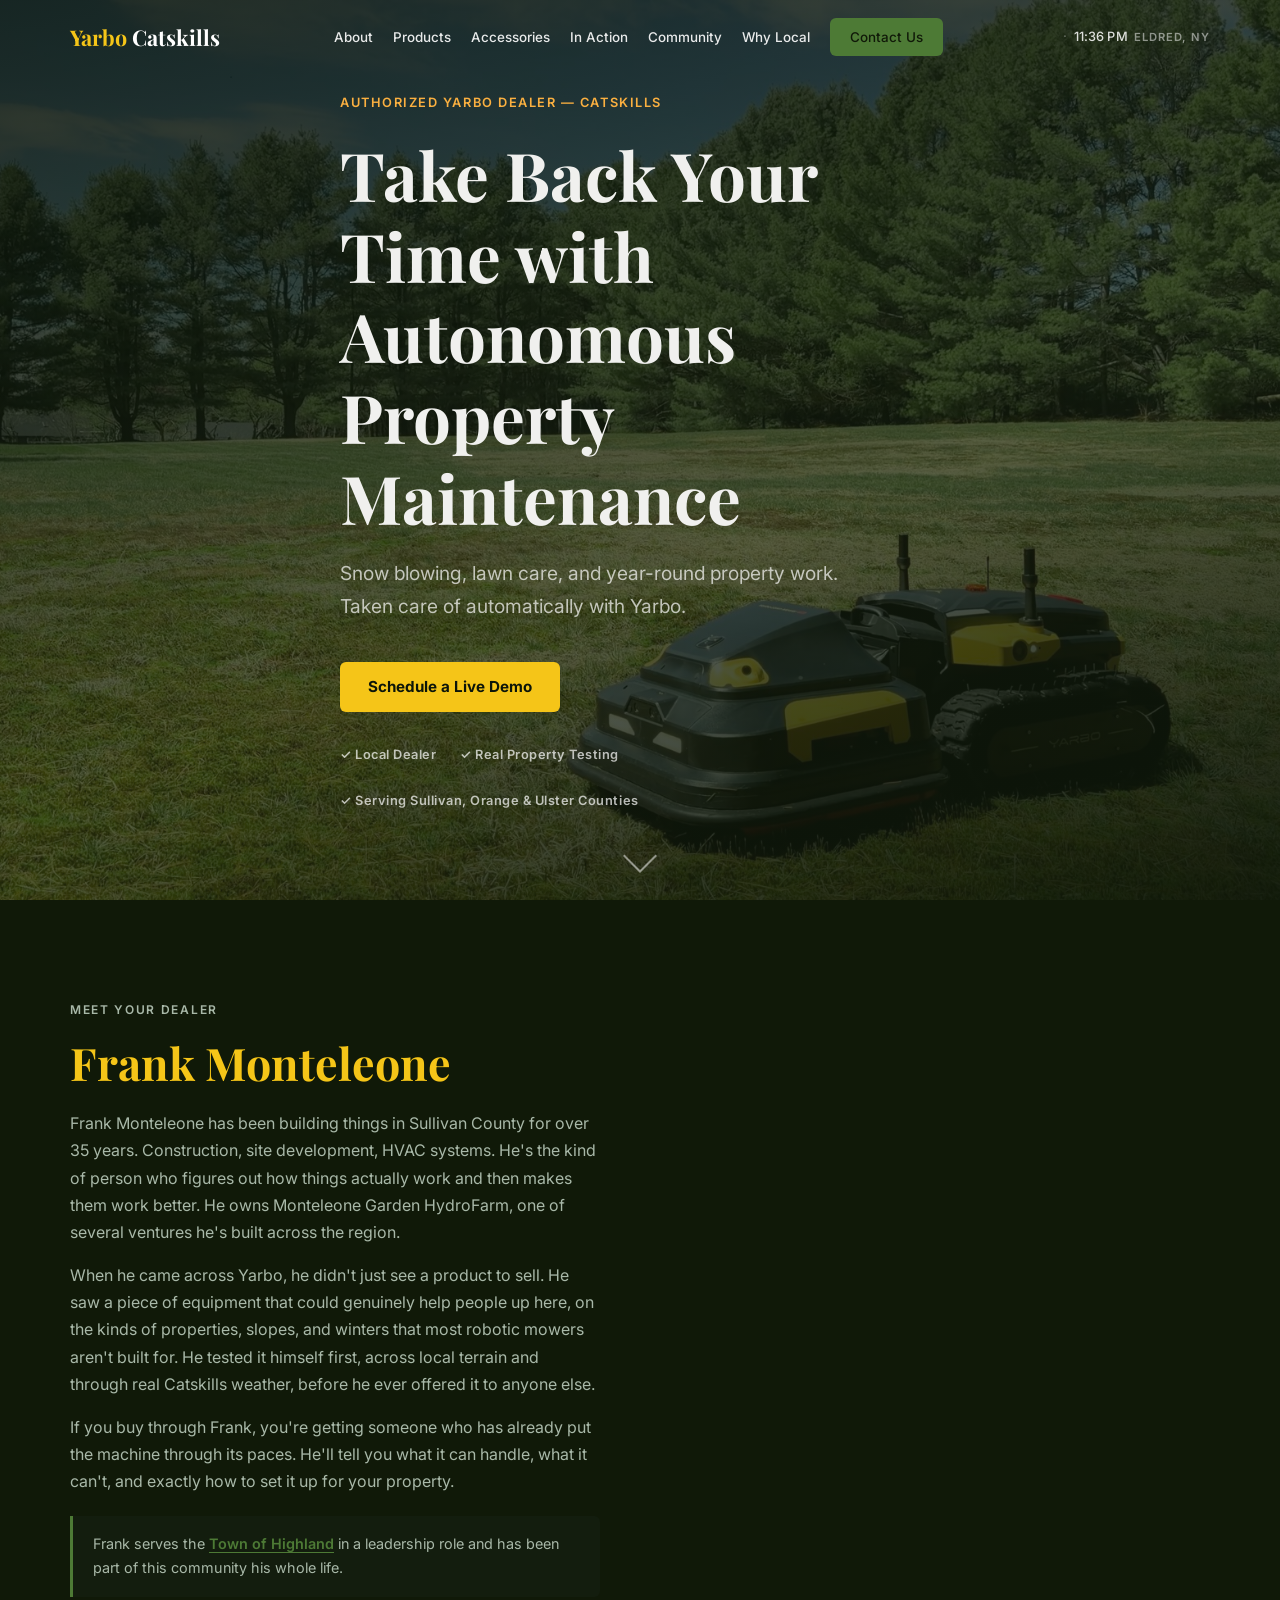
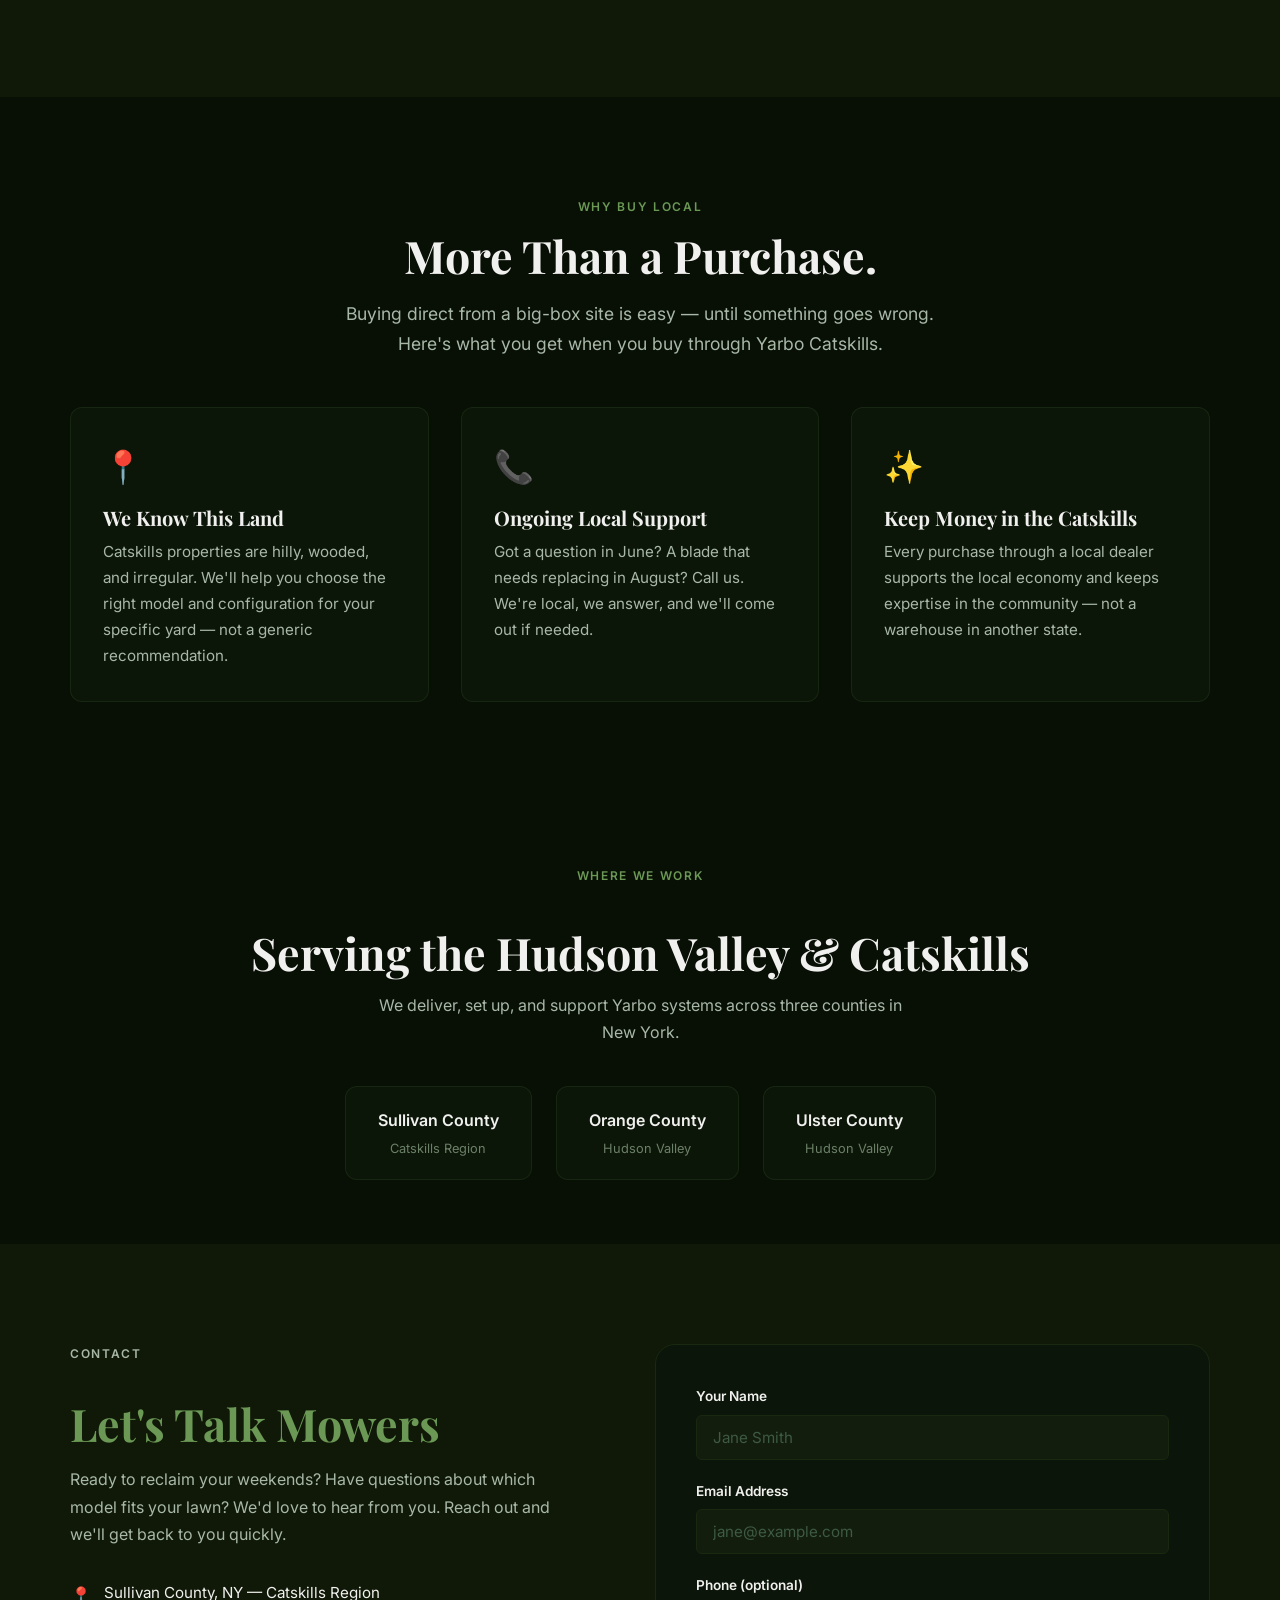
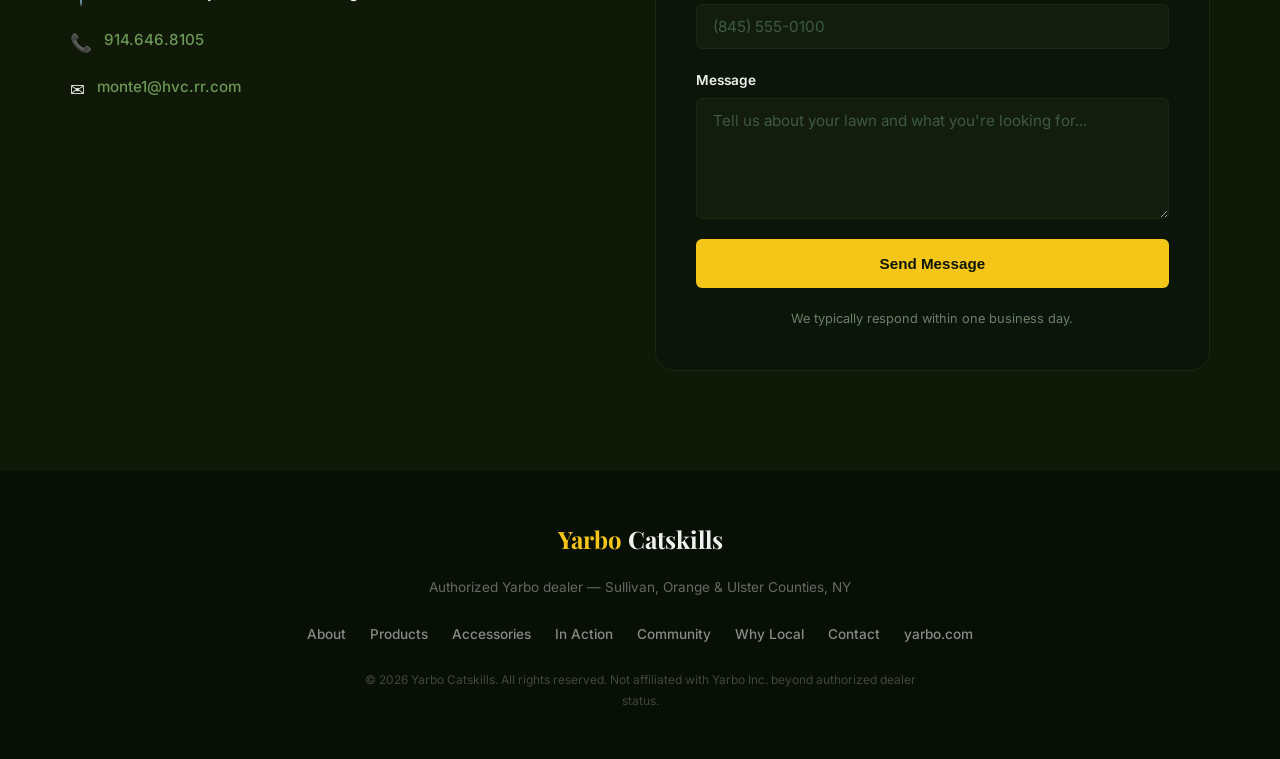
==== commit 1f7ba135: "May 1 Morning 3" ====
--- a/index.html
+++ b/index.html
@@ -28,8 +28,8 @@
         <a href="products.html">Products</a>
         <a href="accessories.html">Accessories</a>
         <a href="gallery.html">In Action</a>
-        <a href="community.html">Our Community</a>
-        <a href="#why-local">Why Buy Local</a>
+        <a href="community.html">Community</a>
+        <a href="#why-local">Why Local</a>
         <a href="#contact" class="btn-nav">Contact Us</a>
       </nav>
       <div class="weather-widget" id="weather-widget" aria-live="polite">
@@ -182,7 +182,7 @@
         <a href="products.html">Products</a>
         <a href="accessories.html">Accessories</a>
         <a href="gallery.html">In Action</a>
-        <a href="community.html">Our Community</a>
+        <a href="community.html">Community</a>
         <a href="#why-local">Why Local</a>
         <a href="#contact">Contact</a>
         <a href="https://www.yarbo.com" target="_blank" rel="noopener">yarbo.com</a>
--- a/css/styles.css
+++ b/css/styles.css
@@ -630,7 +630,7 @@
 /* ── Inner Page Hero ──────────────────────────────────── */
 .page-hero {
   background: var(--green-dark);
-  padding: 7rem 0 4rem;
+  padding: 7rem 0 2rem;
   text-align: center;
 }
 .page-hero .section-label { color: var(--green-light); }
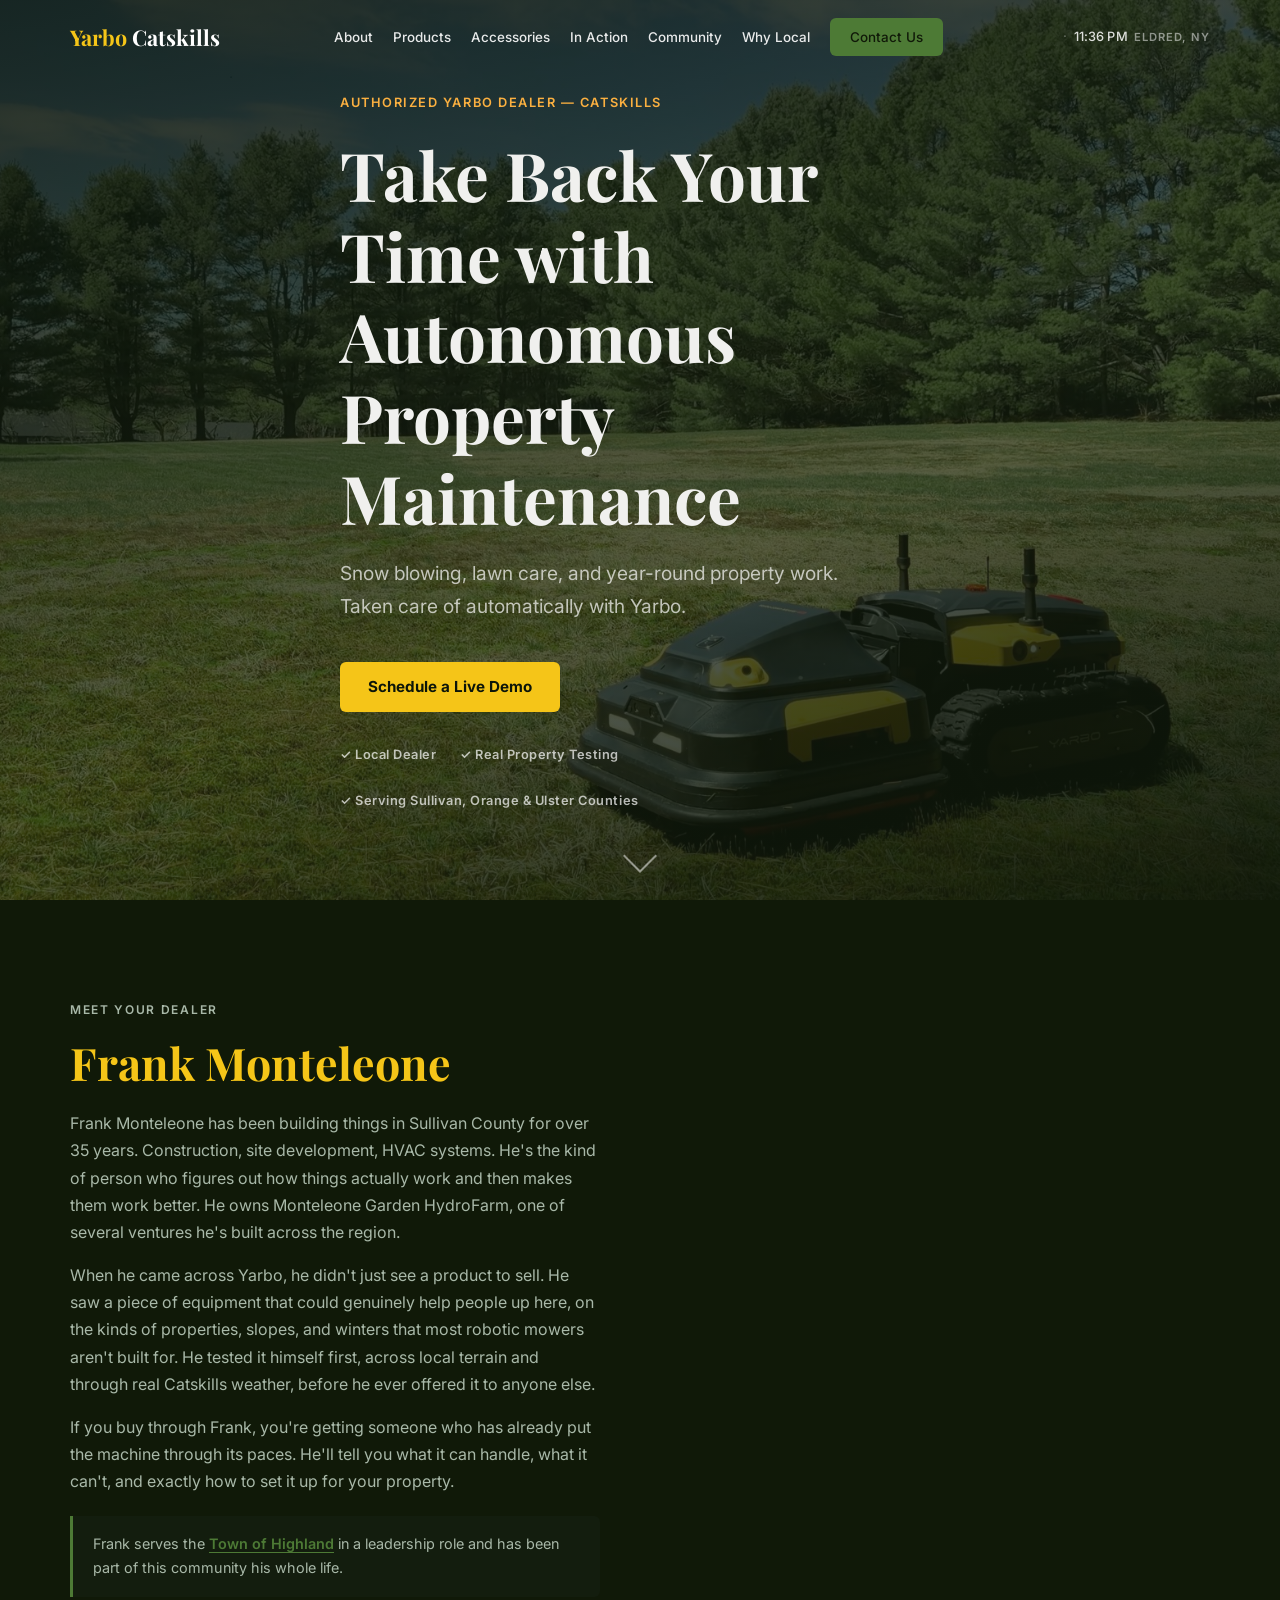
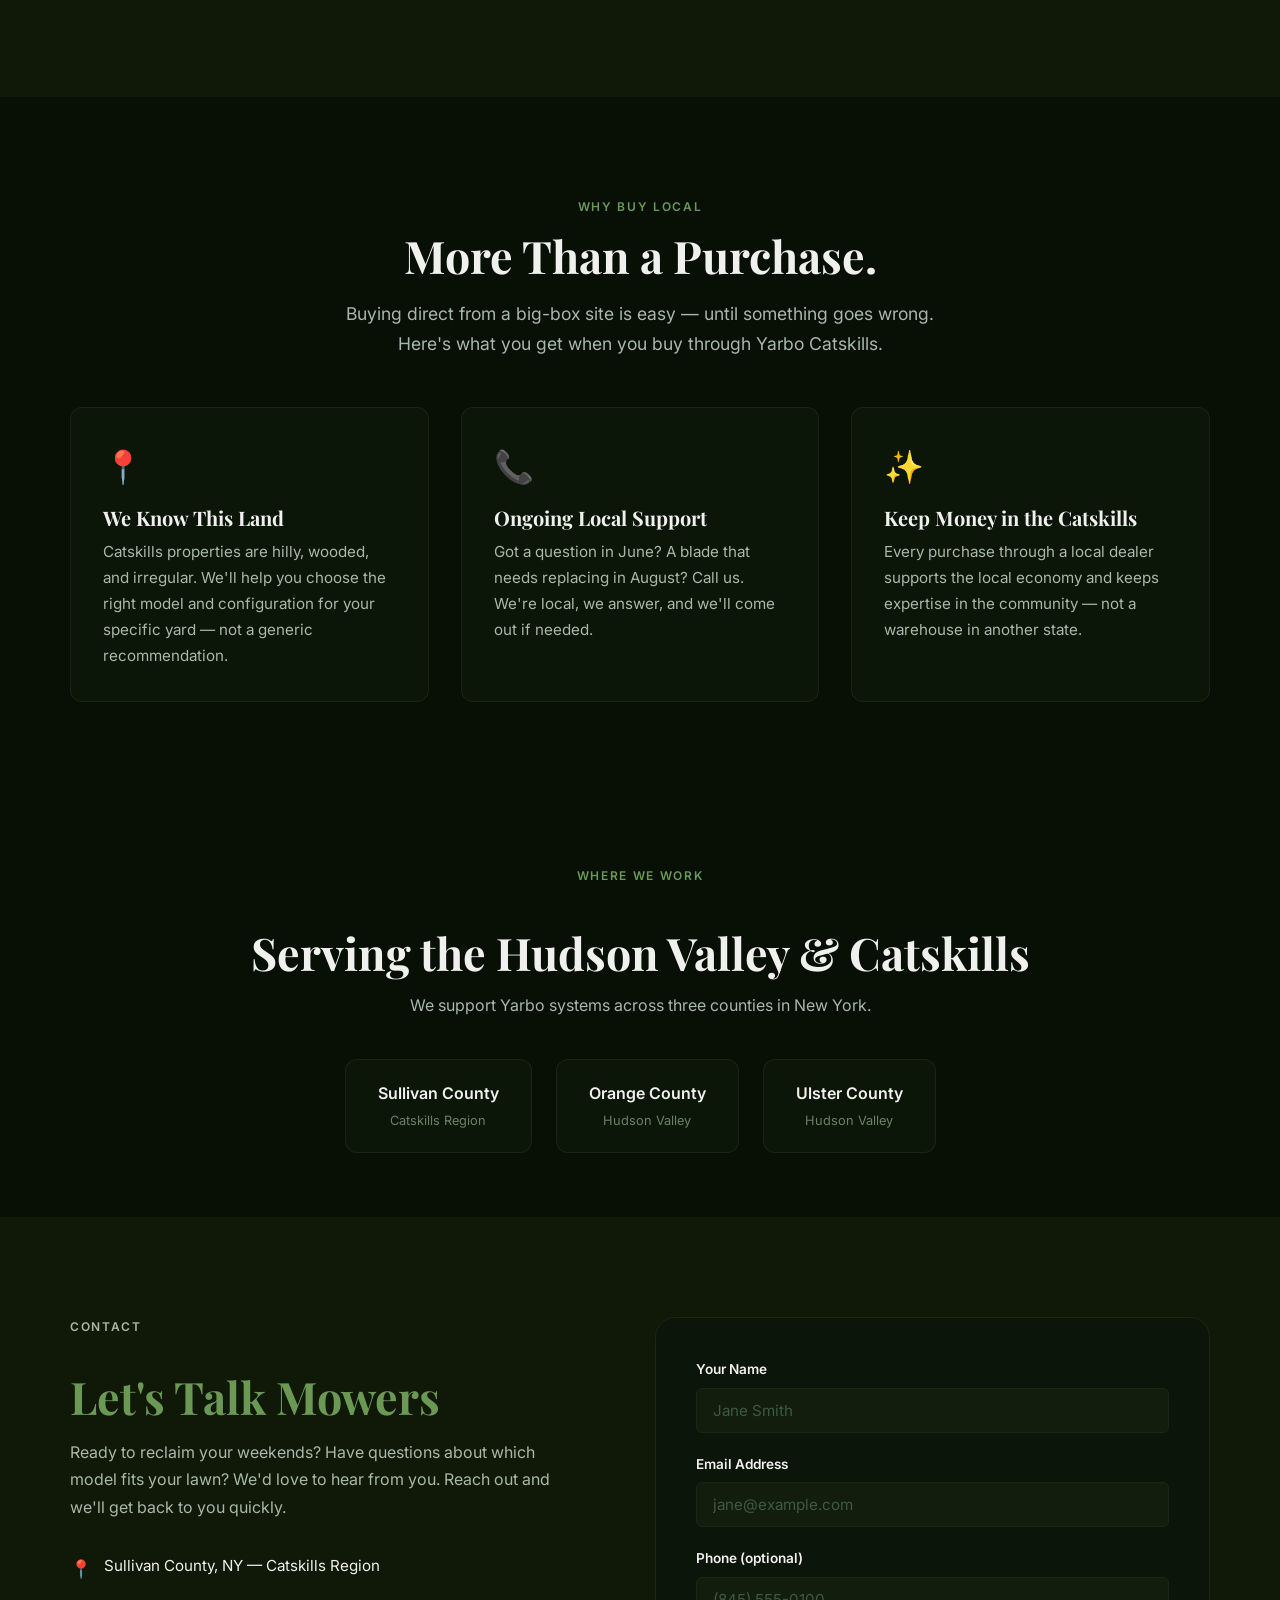
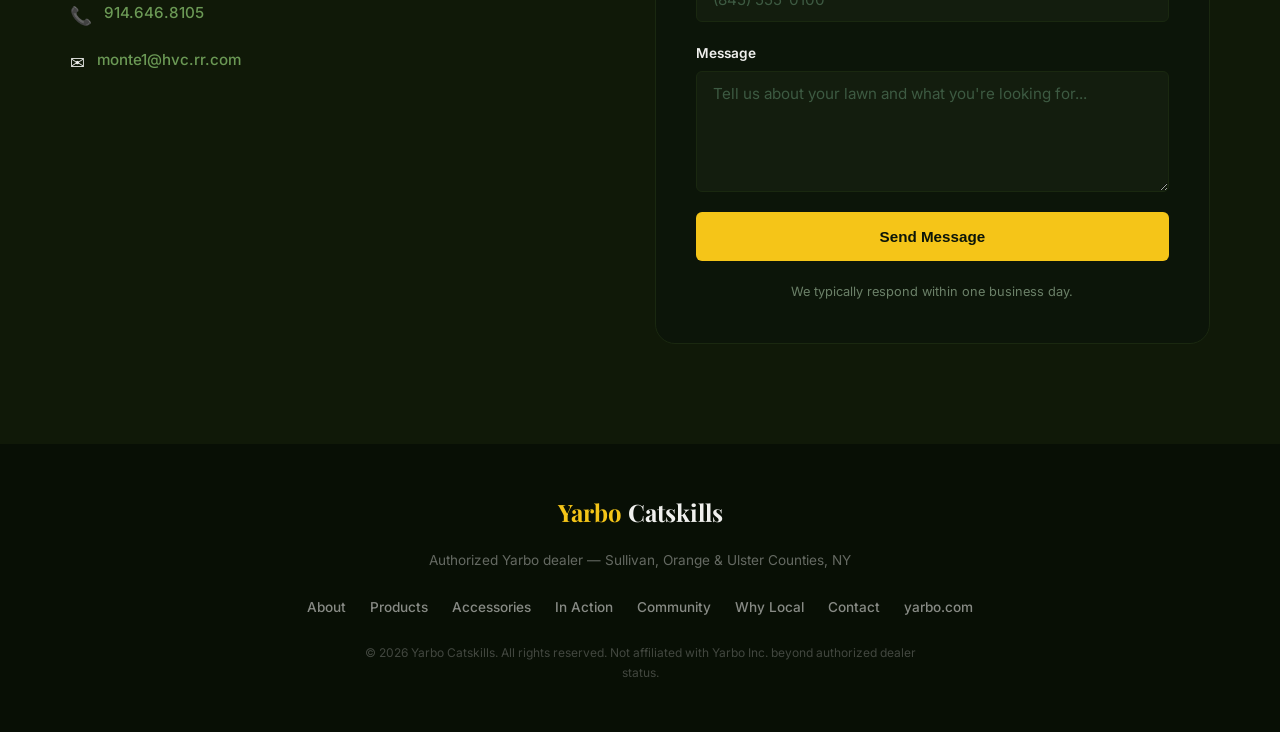
==== commit 56f3a87c: "Simplify service area description copy Co-Authored-By: Claude Sonnet 4.6 <noreply@anthropic.com>" ====
--- a/index.html
+++ b/index.html
@@ -15,7 +15,6 @@
   <link href="https://fonts.googleapis.com/css2?family=Inter:wght@400;500;600;700&family=Playfair+Display:wght@700&display=swap" rel="stylesheet" />
   <link rel="icon" type="image/svg+xml" href="favicon.svg" />
   <link rel="stylesheet" href="css/styles.css" />
-  <link id="theme-css" rel="stylesheet" href="" />
 </head>
 <body>
 
@@ -118,7 +117,7 @@
     <div class="container">
       <p class="section-label">Where We Work</p>
       <h2>Serving the Hudson Valley &amp; Catskills</h2>
-      <p>We deliver, set up, and support Yarbo systems across three counties in New York.</p>
+      <p>We support Yarbo systems across three counties in New York.</p>
       <div class="county-list">
         <div class="county-item">Sullivan County <span>Catskills Region</span></div>
         <div class="county-item">Orange County <span>Hudson Valley</span></div>
--- a/css/styles.css
+++ b/css/styles.css
@@ -2,16 +2,16 @@
 *, *::before, *::after { box-sizing: border-box; margin: 0; padding: 0; }
 
 :root {
-  --green-dark:   #1C3D0F;
-  --green-mid:    #2D5C1F;
-  --green-light:  #5A9435;
-  --cream:        #FDFCF8;
-  --sand:         #F0EBE1;
-  --gold:         #F5C518;
-  --text-dark:    #1A1A1A;
-  --text-mid:     #4A4A4A;
-  --text-light:   #767676;
-  --white:        #FFFFFF;
+  --green-dark:   #6B9955;
+  --green-mid:    #4D7A35;
+  --green-light:  #8BB870;
+  --cream:        #0C1509;
+  --sand:         #131D0E;
+  --gold:         #FBB040;
+  --text-dark:    #F0F0EE;
+  --text-mid:     #A8B5A0;
+  --text-light:   #687A5E;
+  --white:        #101908;
   --radius-sm:    6px;
   --radius-md:    12px;
   --radius-lg:    20px;
@@ -21,14 +21,14 @@
   --section-gap:  100px;
 }
 
-html { scroll-behavior: smooth; }
+html { scroll-behavior: auto; }
 
 body {
   font-family: 'Inter', system-ui, sans-serif;
   font-size: 16px;
   line-height: 1.7;
   color: var(--text-dark);
-  background: var(--cream);
+  background: #0C1509;
   -webkit-font-smoothing: antialiased;
 }
 
@@ -349,7 +349,7 @@
   margin-right: auto;
 }
 .product-grid--four {
-  grid-template-columns: repeat(4, 1fr);
+  grid-template-columns: repeat(5, 1fr);
 }
 
 .product-card {
@@ -376,6 +376,11 @@
 .product-card--featured {
   border-color: var(--green-mid);
   background: linear-gradient(160deg, #f0faf4 0%, var(--white) 100%);
+}
+
+.product-card--new .product-badge {
+  background: #F5C518;
+  color: #1a1a1a;
 }
 
 .product-badge {
@@ -864,3 +869,194 @@
   .hero-content { padding-top: 150px; padding-bottom: 5rem; }
 
 }
+/* ══ SUMMIT DARK — deep forest night, muted forest green, premium ══ */
+
+:root {
+  --green-dark:   #6B9955;
+  --green-mid:    #4D7A35;
+  --green-light:  #8BB870;
+  --cream:        #0C1509;
+  --sand:         #131D0E;
+  --gold:         #FBB040;
+  --text-dark:    #F0F0EE;
+  --text-mid:     #A8B5A0;
+  --text-light:   #687A5E;
+  --white:        #101908;
+  --shadow-card:  0 4px 24px rgba(0,0,0,0.4);
+  --shadow-hover: 0 8px 40px rgba(0,0,0,0.3);
+}
+
+body { background: #0C1509; color: #F0F0EE; }
+
+/* Nav / weather */
+.site-header.scrolled .weather-widget { color: #A8B8A8; }
+.site-header.scrolled .weather-loc { color: #6B8068; }
+.site-header.scrolled .weather-divider { color: #3D5A42; }
+
+.site-header.scrolled {
+  background: rgba(13,26,18,0.97);
+  box-shadow: 0 1px 20px rgba(0,0,0,0.5);
+}
+.site-header.scrolled .logo { color: #FFFFFF; }
+.logo span { color: #F5C518; }
+.site-header.scrolled .nav-links a { color: #A8B8A8; }
+.site-header.scrolled .nav-links a:hover { color: #F0F0EE; }
+
+/* Active nav page — readable on both scrolled and hero states */
+.nav-current { color: #F0F0EE !important; }
+.site-header.scrolled .nav-current { color: #F0F0EE !important; }
+
+/* Hero — keep dark overlay, shift gradient tint */
+.hero-bg {
+  background:
+    linear-gradient(160deg, rgba(12,21,9,0.88) 0%, rgba(19,29,14,0.7) 60%, rgba(12,21,9,0.95) 100%),
+    url('../images/YarboField2.jpg') center/cover no-repeat;
+}
+.hero-eyebrow { color: #FBB040; }
+.hero h1 { color: #F0F0EE; }
+.hero-sub { color: rgba(240,240,238,0.75); }
+.btn-primary { background: #F5C518; color: #0C1509; font-weight: 700; }
+.btn-primary:hover { background: #FACF35; }
+.btn-secondary { border-color: rgba(240,240,238,0.4); color: #F0F0EE; }
+.btn-secondary:hover { border-color: #6B9955; color: #6B9955; }
+
+/* About */
+.about { background: #101908; }
+.about-text h2 { color: #F5C518; }
+.about-text p { color: #A8B8A8; }
+.about-card { background: #131D0E; border: 1px solid #1A2810; }
+.stat-number { color: #6B9955; }
+.stat-label { color: #6B8068; }
+.about-divider { background: #1A2810; }
+
+/* Products */
+.products { background: #0C1509; }
+.products h2 { color: #F0F0EE; }
+.product-category-label { color: #6B8068; }
+.section-intro { color: #A8B8A8; }
+.product-card {
+  background: #101908;
+  border-color: #1A2810;
+}
+.product-card:hover { border-color: #4D7A35; box-shadow: 0 8px 40px rgba(0,0,0,0.25); }
+.product-card h3 { color: #F0F0EE; }
+.product-tagline { color: #6B9955; }
+.product-desc { color: #A8B8A8; }
+.product-link { color: #6B9955; }
+.product-card:hover .product-link { color: #8BB870; }
+.product-card--featured {
+  background: #0D1E08;
+  border-color: #4D7A35;
+}
+.product-badge { background: #4D7A35; color: #F0F0EE; }
+.products-cta-note { color: #A8B8A8; }
+.products-cta-note a { color: #A8B8A8 !important; border-bottom-color: #4D7A35 !important; }
+.products-cta-note a:hover { color: #F0F0EE !important; }
+
+/* Why Local */
+.why-local { background: #080F05; }
+.why-local h2 { color: #F0F0EE; }
+.section-label.light { color: #6B9955; }
+.benefit-item {
+  background: rgba(107,153,85,0.05);
+  border-color: rgba(107,153,85,0.12);
+}
+.benefit-item:hover { background: rgba(107,153,85,0.09); }
+.benefit-item h3 { color: #F0F0EE; }
+.benefit-item p { color: #A8B8A8; }
+
+/* Contact */
+.contact { background: #101908; }
+.contact-text h2 { color: #6B9955; }
+.contact-text > p { color: #A8B8A8; }
+.contact-item a { color: #6B9955; }
+.contact-item a:hover { color: #8BB870; }
+.contact-form { background: #0C1509; border: 1px solid #1A2810; }
+.form-group label { color: #F0F0EE; }
+.form-group input,
+.form-group textarea {
+  background: #131D0E;
+  border-color: #1A2810;
+  color: #F0F0EE;
+}
+.form-group input:focus,
+.form-group textarea:focus { border-color: #4D7A35; box-shadow: 0 0 0 3px rgba(77,122,53,0.2); }
+.form-group input::placeholder,
+.form-group textarea::placeholder { color: #3D5A42; }
+.form-note { color: #6B8068; }
+.btn-full { background: #F5C518; color: #0C1509; font-weight: 700; }
+.btn-full:hover { background: #FACF35; }
+
+/* Accessories (old card layout) */
+.page-hero { background: #080F05; }
+.page-hero h1 { color: #F0F0EE; }
+.accessories-section { background: #0C1509; }
+.acc-card { background: #101908; border-color: #1A2810; }
+.acc-card:hover { border-color: #4D7A35; }
+.acc-body h3 { color: #F0F0EE; }
+.acc-body p { color: #A8B5A0; }
+.acc-badge--stock   { background: #0D2B12; color: #6B9955; }
+.acc-badge--limited { background: #2B2000; color: #FBB040; }
+.acc-badge--order   { background: #0D1A2B; color: #93C5FD; }
+.acc-disclaimer { background: #131D0E; }
+.acc-disclaimer p { color: #A8B5A0; }
+.acc-contact-link { color: #6B9955; }
+.acc-contact-link:hover { color: #8BB870; }
+
+/* Shop grid (Accessories page) */
+.shop-section { background: #0C1509; }
+.shop-category-title { color: #6B8068 !important; border-bottom-color: #1A2810 !important; }
+.shop-card { background: #101908; border-color: #1A2810; }
+.shop-card:hover { border-color: #4D7A35; }
+.shop-card-name { color: #F0F0EE !important; }
+.shop-card-price { color: #F0F0EE !important; }
+.shop-card-btn { background: #2D5C1F !important; color: #F0F0EE !important; }
+.shop-card-btn:hover { background: #3A7025 !important; }
+.shop-note { background: #131D0E; color: #A8B5A0; }
+
+/* Mobile nav overlay */
+.nav-links.open { background: #0C1509 !important; }
+.nav-links.open a { color: #F0F0EE !important; }
+.nav-links.open .btn-nav { background: #F5C518 !important; color: #0C1509 !important; }
+
+/* Service Area */
+.service-area { background: #080F05; }
+.service-area h2 { color: #F0F0EE; }
+.service-area p { color: #A8B8A8; }
+.service-area .section-label { color: #6B9955; }
+.county-item { background: rgba(107,153,85,0.05); border-color: rgba(107,153,85,0.12); color: #F0F0EE; }
+.county-item span { color: #6B8068; }
+
+/* Gallery */
+.gallery-section { background: #0C1509; }
+.gallery-item { background: #131D0E; }
+.gallery-cta { color: #A8B8A8; }
+.gallery-cta a { color: #6B9955; }
+.gallery-cta a:hover { color: #8BB870; }
+
+/* Community page */
+.owner-card { background: #101908; border-color: #1A2810; }
+.owner-card-name { color: #F0F0EE !important; }
+.owner-card-model { background: #131D0E !important; color: #6B9955 !important; }
+.owner-card-town { color: #6B8068 !important; }
+.owner-card-dealer-badge { background: #2D5C1F !important; color: #F5C518 !important; }
+
+.community-cta { background: #101908 !important; border: 1px solid #1A2810; }
+.community-cta h3 { color: #F0F0EE !important; }
+.community-cta p { color: #A8B8A8 !important; }
+.community-cta .btn-primary { background: #F5C518 !important; color: #0C1509 !important; }
+.community-cta .btn-primary:hover { background: #FACF35 !important; }
+
+/* Footer */
+.site-footer { background: #080F05; }
+.footer-logo { color: #F0F0EE; }
+.footer-logo span { color: #F5C518; }
+.footer-tagline { color: rgba(240,240,238,0.4); }
+.footer-links a { color: rgba(240,240,238,0.55); }
+.footer-links a:hover { color: #F0F0EE; }
+.footer-copy { color: rgba(240,240,238,0.25); }
+
+/* Mobile hero image position — show mower on right */
+@media (max-width: 680px) {
+  .hero-bg { background-position: 72% center; }
+}
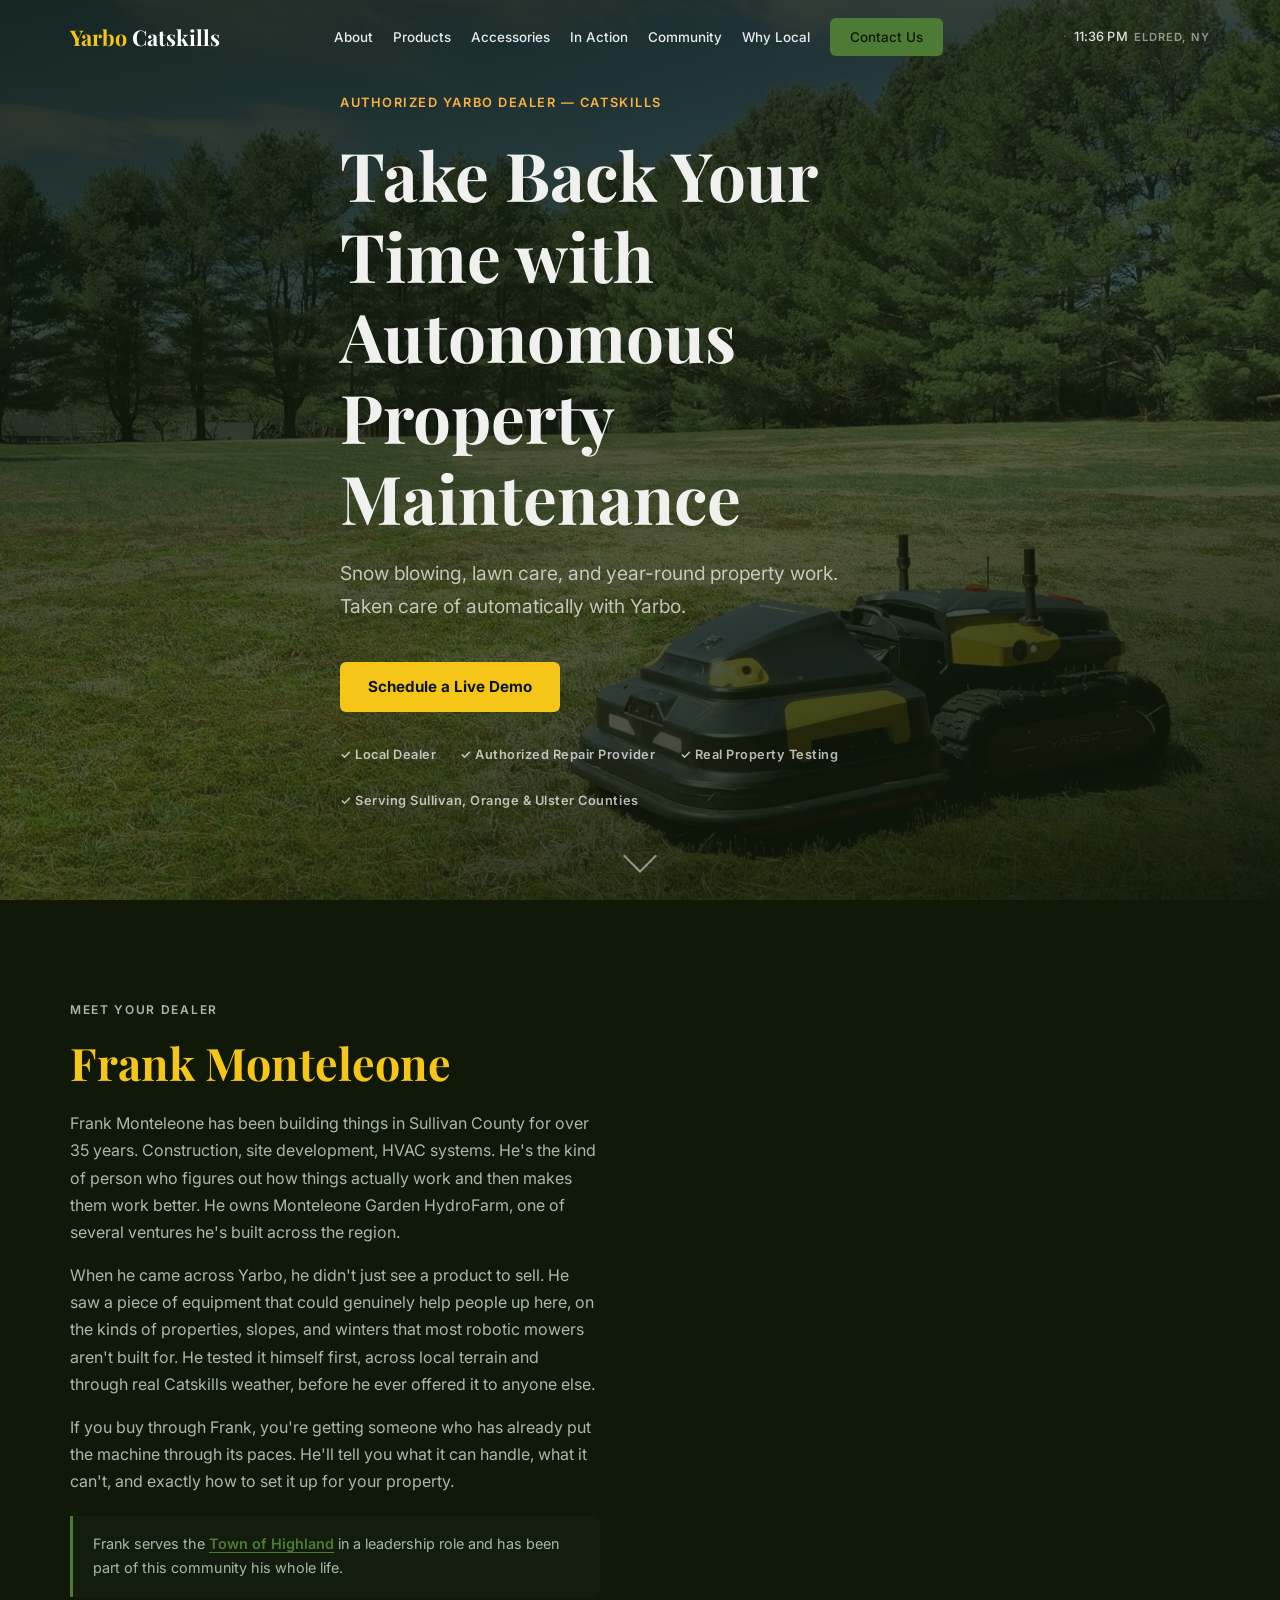
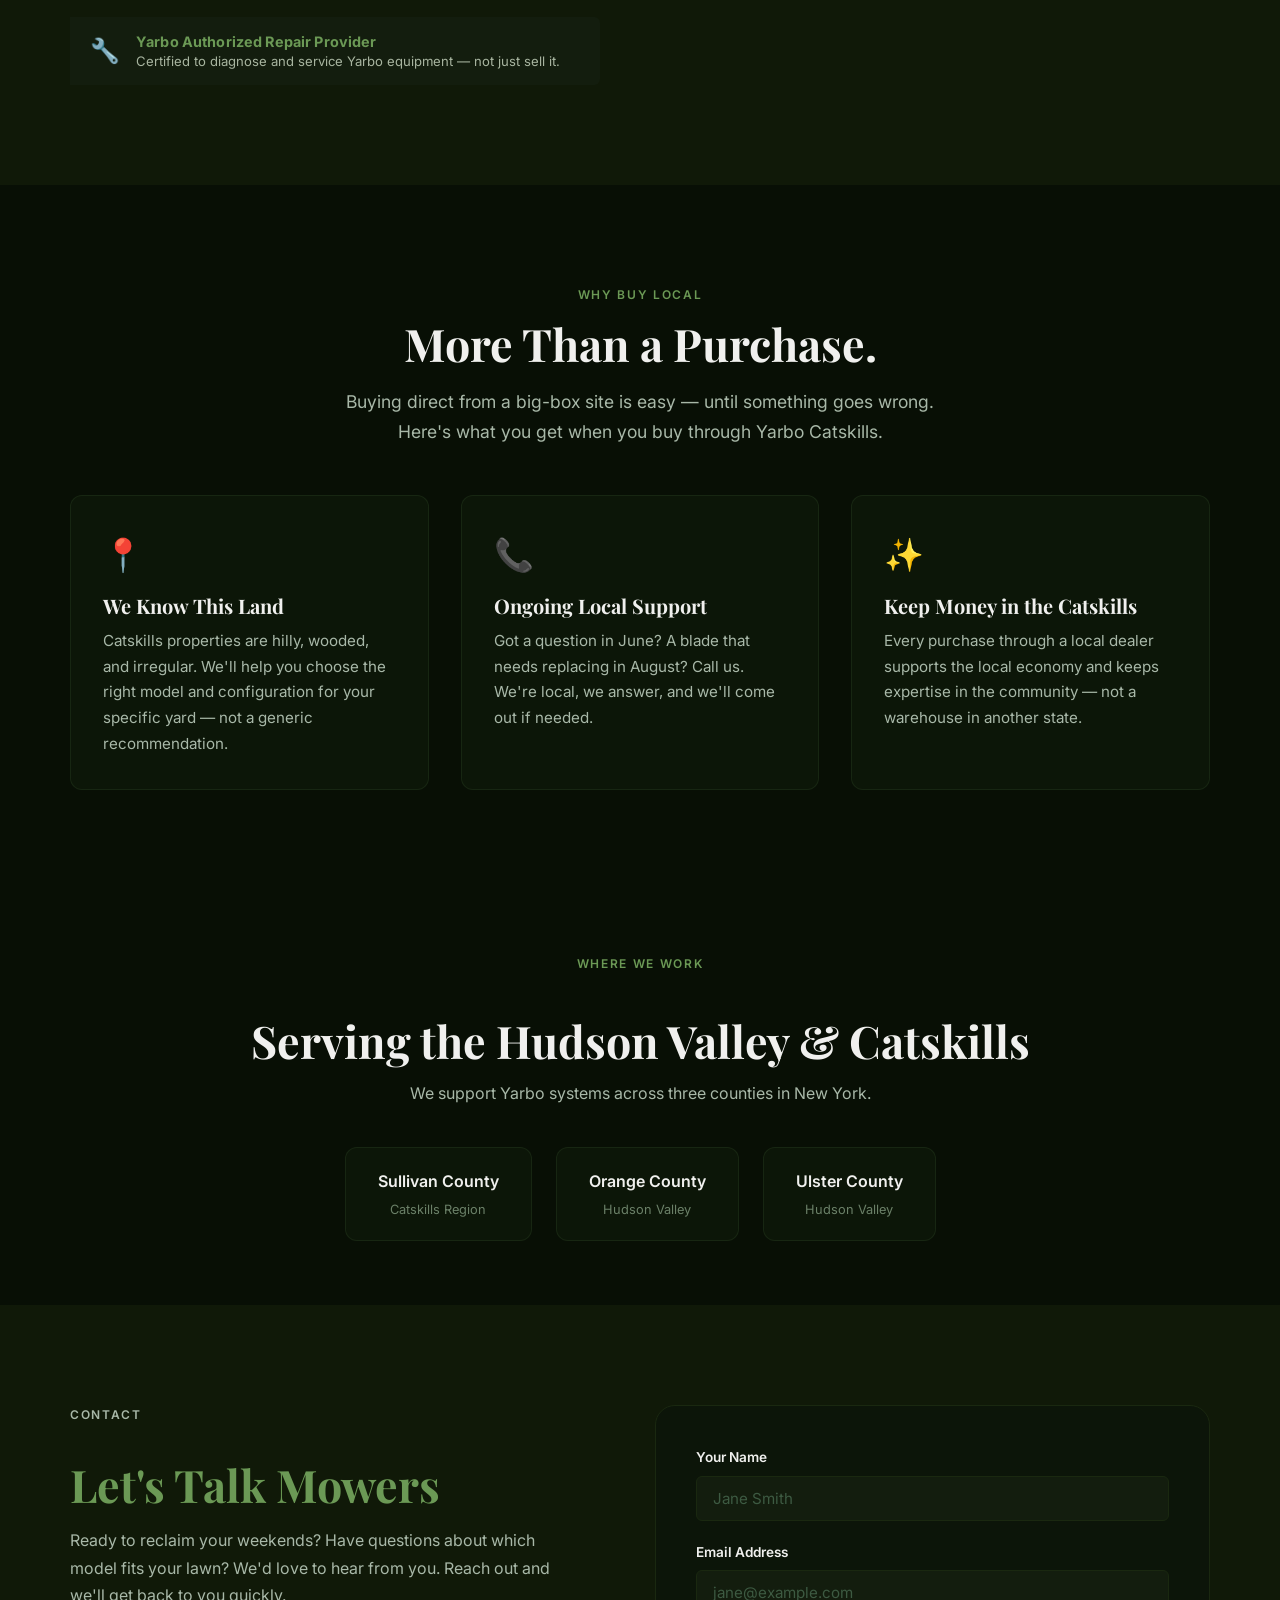
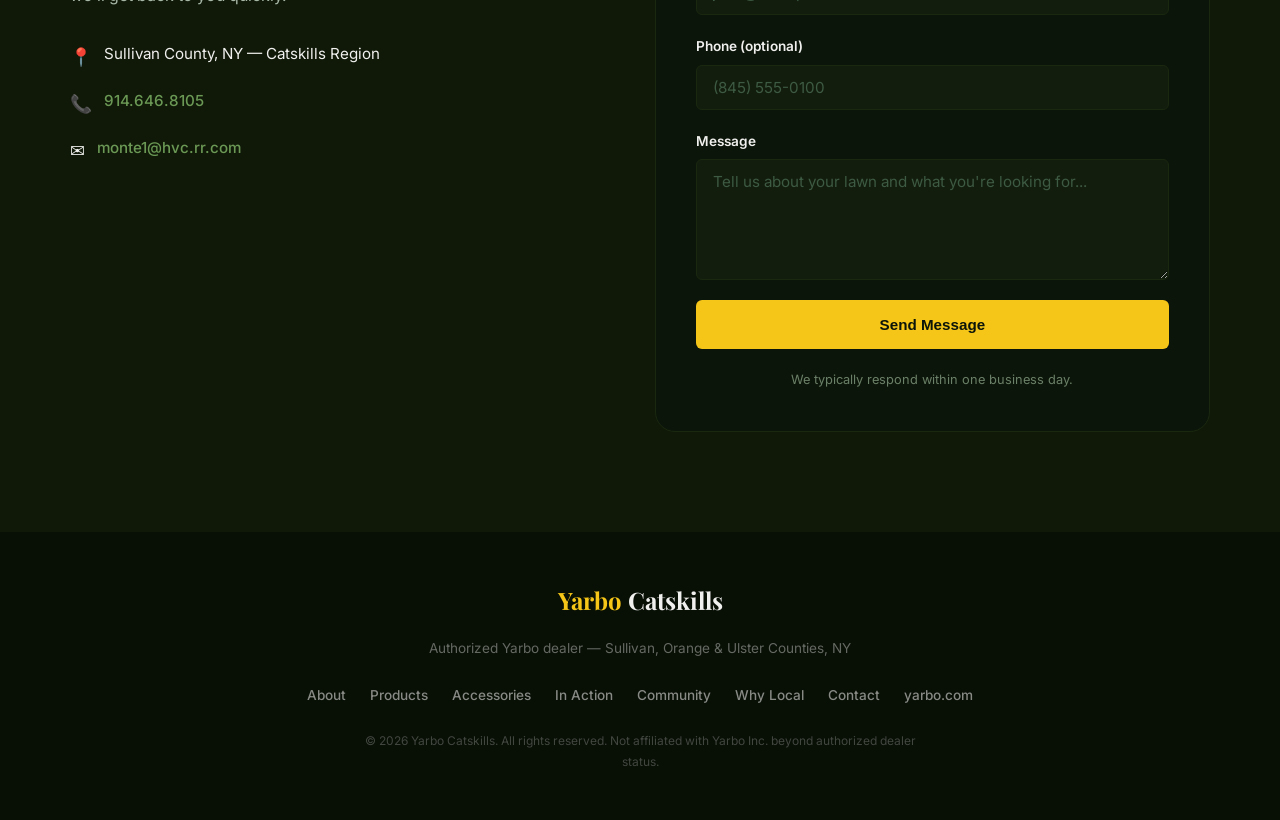
==== commit d7cfd4bb: "Add repair cert modal, Pro Blades, and Mowbi Kenobi community entry - Authorized Repair Provider cer" ====
--- a/index.html
+++ b/index.html
@@ -62,6 +62,7 @@
       </div>
       <div class="hero-trust">
         <span>&#10003; Local Dealer</span>
+        <span>&#10003; Authorized Repair Provider</span>
         <span>&#10003; Real Property Testing</span>
         <span>&#10003; Serving Sullivan, Orange &amp; Ulster Counties</span>
       </div>
@@ -81,6 +82,13 @@
         <p>When he came across Yarbo, he didn't just see a product to sell. He saw a piece of equipment that could genuinely help people up here, on the kinds of properties, slopes, and winters that most robotic mowers aren't built for. He tested it himself first, across local terrain and through real Catskills weather, before he ever offered it to anyone else.</p>
         <p>If you buy through Frank, you're getting someone who has already put the machine through its paces. He'll tell you what it can handle, what it can't, and exactly how to set it up for your property.</p>
         <p class="about-gardens-note">Frank serves the <a href="https://townofhighlandny.gov/" target="_blank" rel="noopener">Town of Highland</a> in a leadership role and has been part of this community his whole life.</p>
+        <button class="repair-cert" id="cert-trigger" aria-label="View authorization certificate">
+          <div class="repair-cert-icon">&#128295;</div>
+          <div class="repair-cert-text">
+            <strong>Yarbo Authorized Repair Provider</strong>
+            <span>Certified to diagnose and service Yarbo equipment — not just sell it.</span>
+          </div>
+        </button>
       </div>
     </div>
   </section>
@@ -214,5 +222,23 @@
     "sameAs": ["https://www.yarbo.com"]
   }
   </script>
+
+  <!-- Certificate modal -->
+  <div id="cert-modal" class="cert-modal" role="dialog" aria-modal="true" aria-label="Authorization certificate">
+    <div class="cert-modal-backdrop"></div>
+    <img src="images/authorizedrepair.png" alt="Yarbo Authorized Repair Provider certificate for Monteleone Gardens" class="cert-modal-img" />
+  </div>
+
+  <script>
+    (function() {
+      var trigger = document.getElementById('cert-trigger');
+      var modal = document.getElementById('cert-modal');
+      function open() { modal.classList.add('is-open'); }
+      function close() { modal.classList.remove('is-open'); }
+      trigger.addEventListener('click', open);
+      modal.addEventListener('click', close);
+      document.addEventListener('keydown', function(e) { if (e.key === 'Escape') close(); });
+    })();
+  </script>
 </body>
 </html>
--- a/css/styles.css
+++ b/css/styles.css
@@ -300,6 +300,69 @@
   border-bottom: 1px solid currentColor;
 }
 .about-gardens-note a:hover { color: var(--green-dark); }
+
+.repair-cert {
+  display: flex;
+  align-items: center;
+  gap: 1rem;
+  margin-top: 1.25rem;
+  padding: 1rem 1.25rem;
+  background: var(--sand);
+  border-left: 3px solid var(--yellow);
+  border-radius: 0 var(--radius-sm) var(--radius-sm) 0;
+  width: 100%;
+  text-align: left;
+  cursor: pointer;
+  border-top: none;
+  border-right: none;
+  border-bottom: none;
+  font-family: inherit;
+  transition: filter 0.15s;
+}
+.repair-cert:hover { filter: brightness(0.95); }
+.repair-cert-icon {
+  font-size: 1.5rem;
+  flex-shrink: 0;
+}
+.repair-cert-text {
+  display: flex;
+  flex-direction: column;
+  gap: 0.2rem;
+}
+.repair-cert-text strong {
+  font-size: 0.9rem;
+  color: var(--green-dark);
+  letter-spacing: 0.01em;
+}
+.repair-cert-text span {
+  font-size: 0.82rem;
+  color: var(--text-mid);
+}
+
+/* Certificate modal */
+.cert-modal {
+  display: none;
+  position: fixed;
+  inset: 0;
+  z-index: 1000;
+  align-items: center;
+  justify-content: center;
+  padding: 2rem;
+}
+.cert-modal.is-open { display: flex; }
+.cert-modal-backdrop {
+  position: absolute;
+  inset: 0;
+  background: rgba(0,0,0,0.75);
+}
+.cert-modal-img {
+  position: relative;
+  max-width: min(820px, 100%);
+  max-height: 90vh;
+  border-radius: var(--radius-sm);
+  box-shadow: 0 24px 64px rgba(0,0,0,0.5);
+  object-fit: contain;
+}
 
 .about-card {
   background: var(--cream);
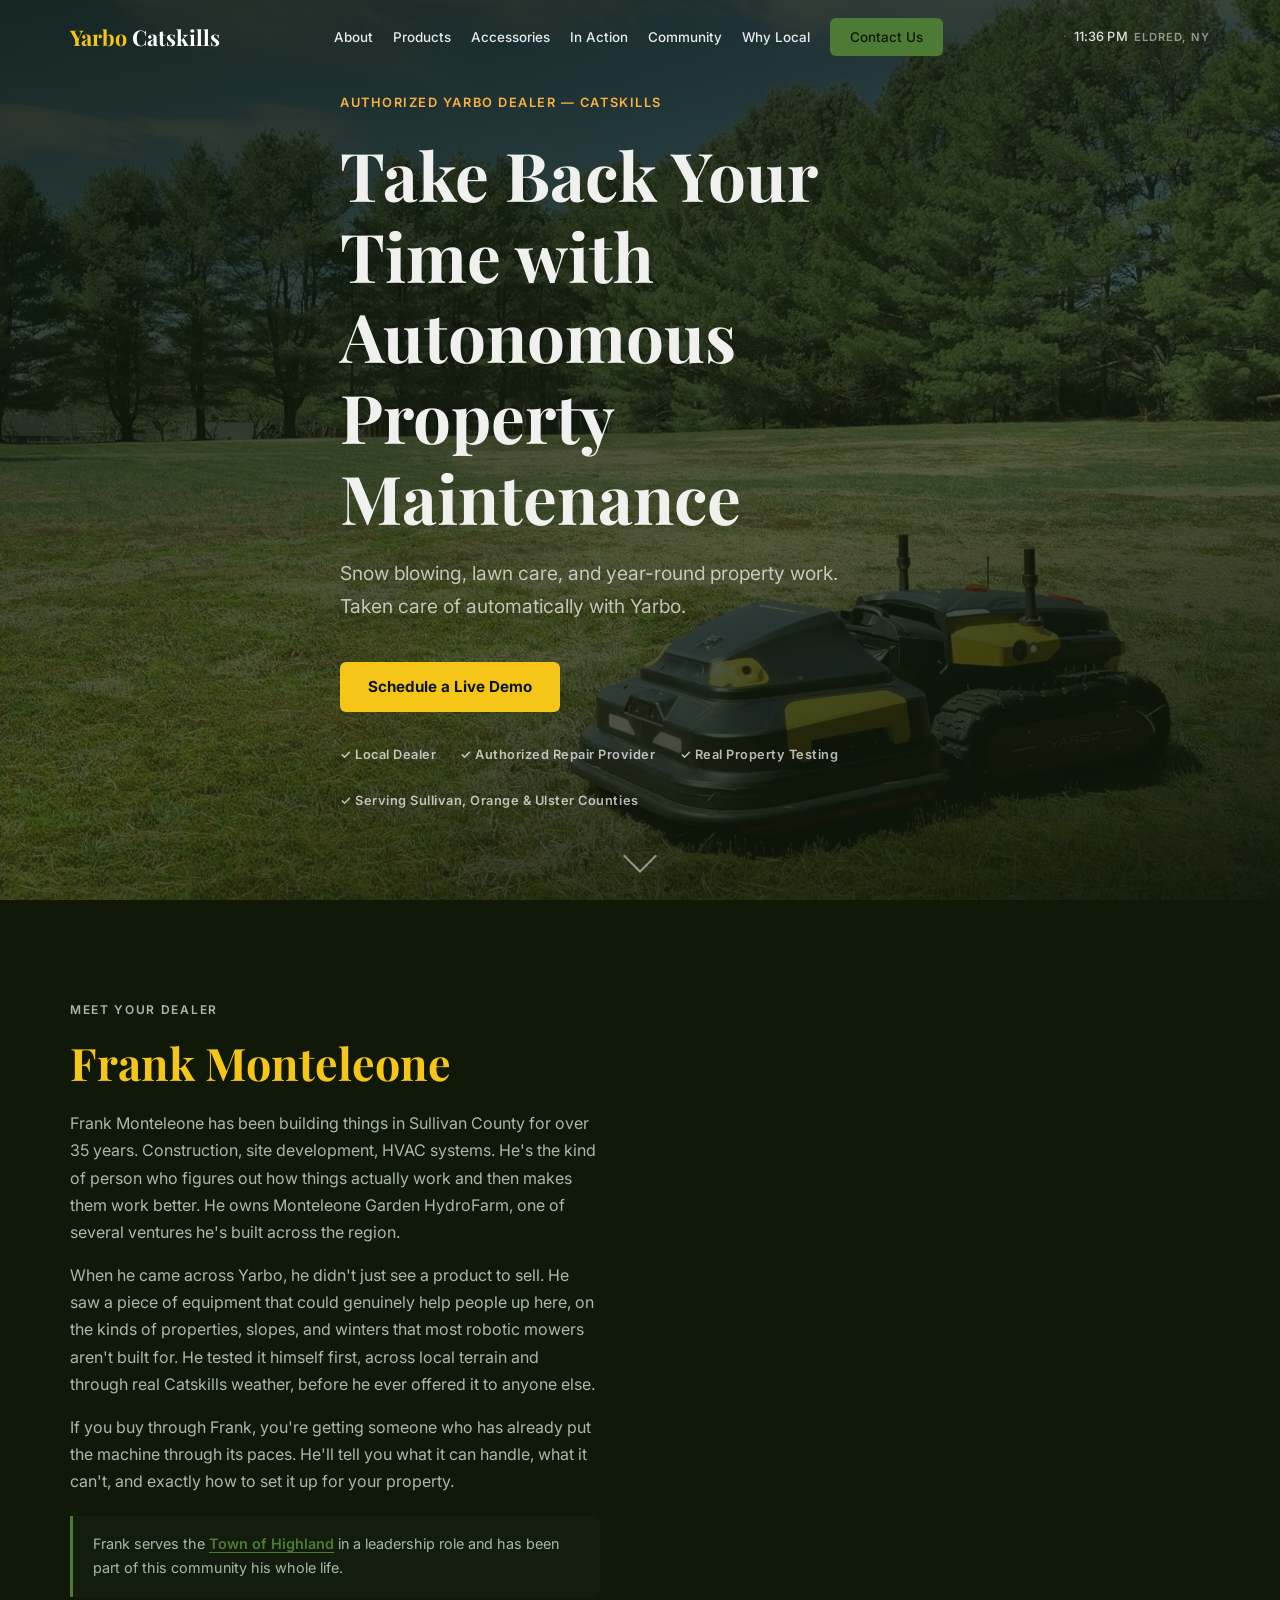
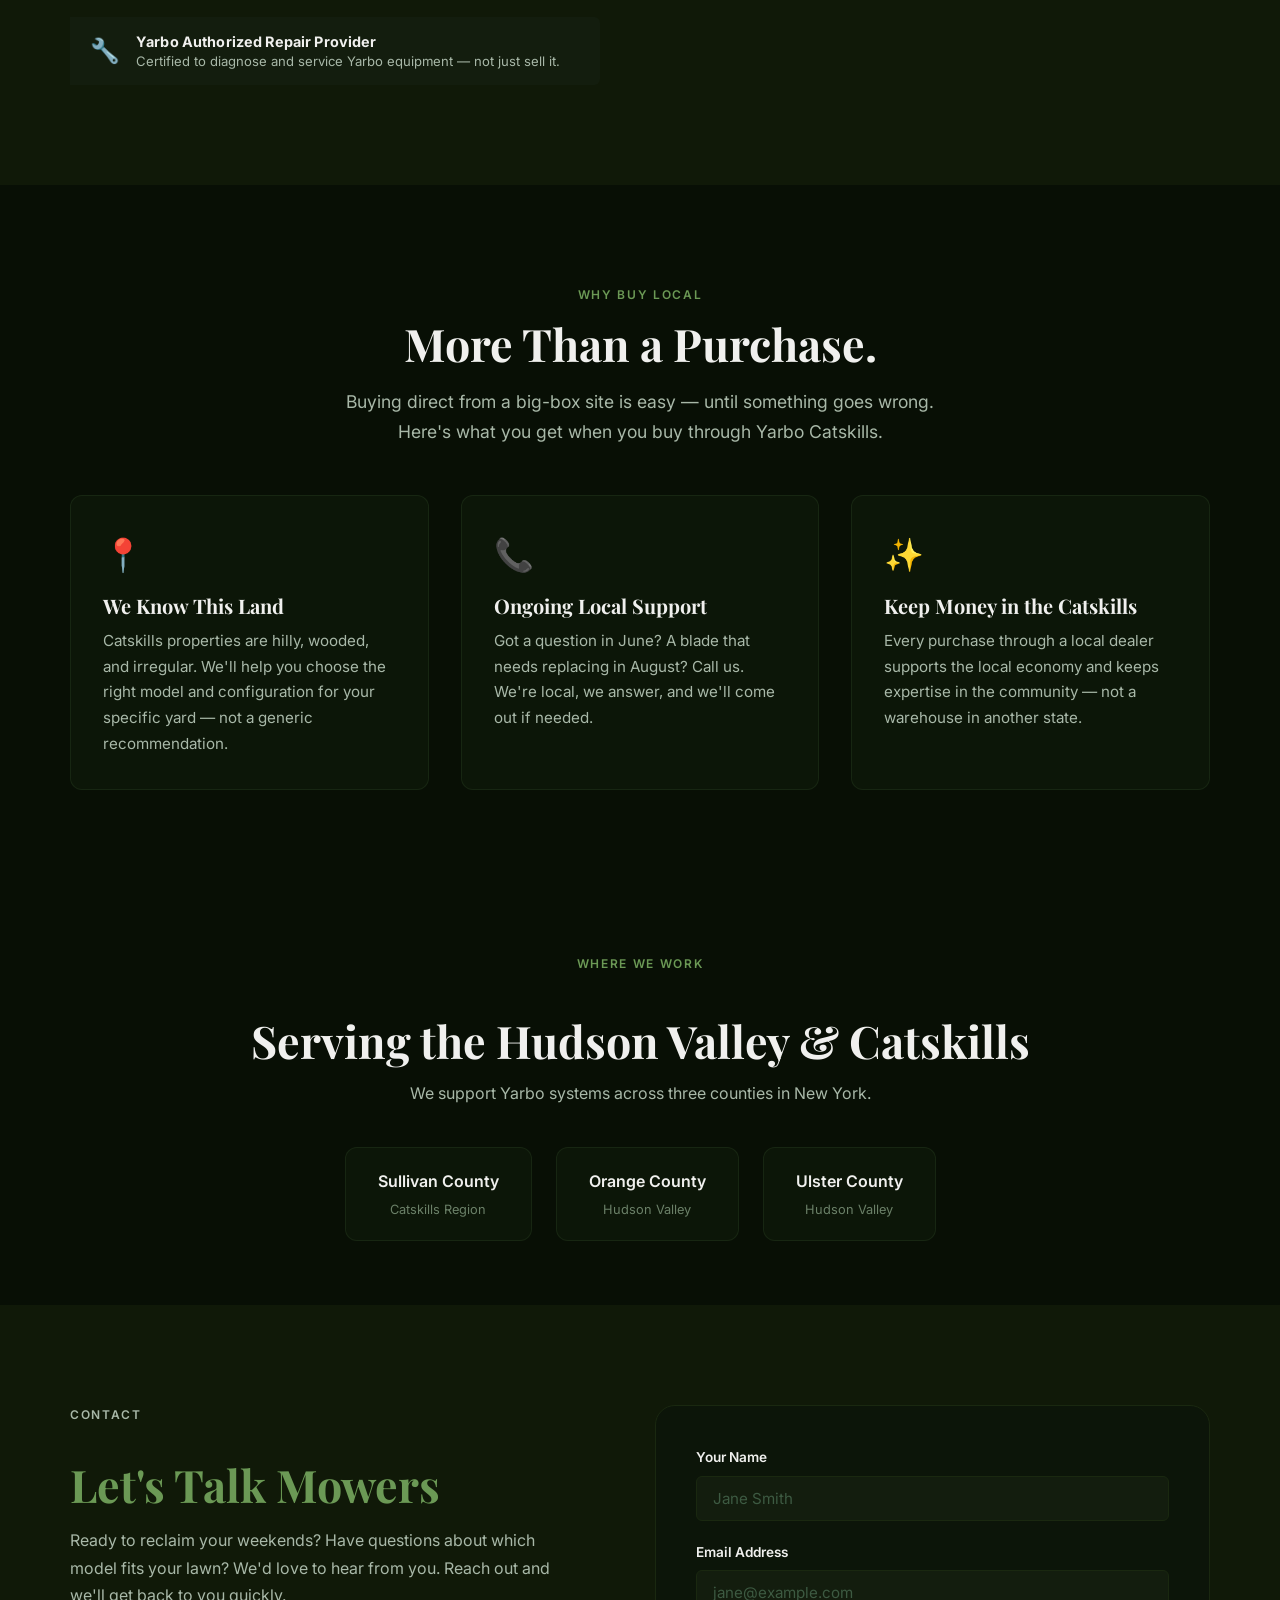
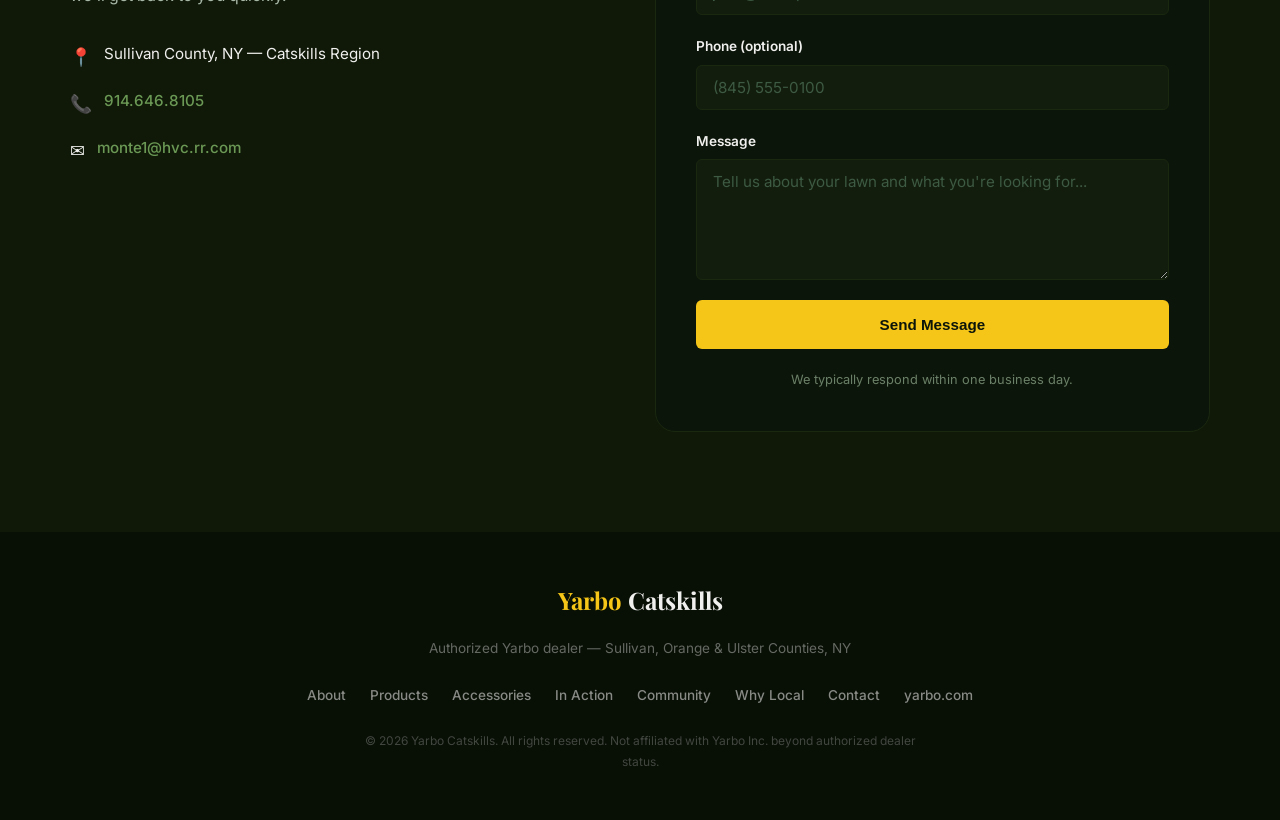
==== commit c7dc2a4c: "Bust CSS cache with version query string Co-Authored-By: Claude Sonnet 4.6 <noreply@anthropic.com>" ====
--- a/index.html
+++ b/index.html
@@ -14,7 +14,7 @@
   <link rel="preconnect" href="https://fonts.gstatic.com" crossorigin />
   <link href="https://fonts.googleapis.com/css2?family=Inter:wght@400;500;600;700&family=Playfair+Display:wght@700&display=swap" rel="stylesheet" />
   <link rel="icon" type="image/svg+xml" href="favicon.svg" />
-  <link rel="stylesheet" href="css/styles.css" />
+  <link rel="stylesheet" href="css/styles.css?v=2" />
 </head>
 <body>
 
@@ -224,7 +224,7 @@
   </script>
 
   <!-- Certificate modal -->
-  <div id="cert-modal" class="cert-modal" role="dialog" aria-modal="true" aria-label="Authorization certificate">
+  <div id="cert-modal" class="cert-modal" hidden role="dialog" aria-modal="true" aria-label="Authorization certificate">
     <div class="cert-modal-backdrop"></div>
     <img src="images/authorizedrepair.png" alt="Yarbo Authorized Repair Provider certificate for Monteleone Gardens" class="cert-modal-img" />
   </div>
@@ -233,8 +233,8 @@
     (function() {
       var trigger = document.getElementById('cert-trigger');
       var modal = document.getElementById('cert-modal');
-      function open() { modal.classList.add('is-open'); }
-      function close() { modal.classList.remove('is-open'); }
+      function open() { modal.removeAttribute('hidden'); modal.classList.add('is-open'); }
+      function close() { modal.classList.remove('is-open'); modal.setAttribute('hidden', ''); }
       trigger.addEventListener('click', open);
       modal.addEventListener('click', close);
       document.addEventListener('keydown', function(e) { if (e.key === 'Escape') close(); });
--- a/css/styles.css
+++ b/css/styles.css
@@ -814,14 +814,17 @@
   aspect-ratio: 4/3;
 }
 
-.gallery-item img {
+.gallery-item img,
+.gallery-item video {
   width: 100%;
   height: 100%;
   object-fit: cover;
+  object-position: center center;
   display: block;
-  transition: transform 0.4s ease;
-}
-.gallery-item:hover img { transform: scale(1.03); }
+}
+
+.gallery-item--square { aspect-ratio: 1/1; }
+.gallery-item--square video { object-position: center 75%; }
 
 .gallery-cta {
   margin-top: 2.5rem;
@@ -991,6 +994,9 @@
 .stat-number { color: #6B9955; }
 .stat-label { color: #6B8068; }
 .about-divider { background: #1A2810; }
+.repair-cert { background: #131D0E; border-left-color: #F5C518; }
+.repair-cert-text strong { color: #F0F0EE; }
+.repair-cert-text span { color: #A8B8A8; }
 
 /* Products */
 .products { background: #0C1509; }
